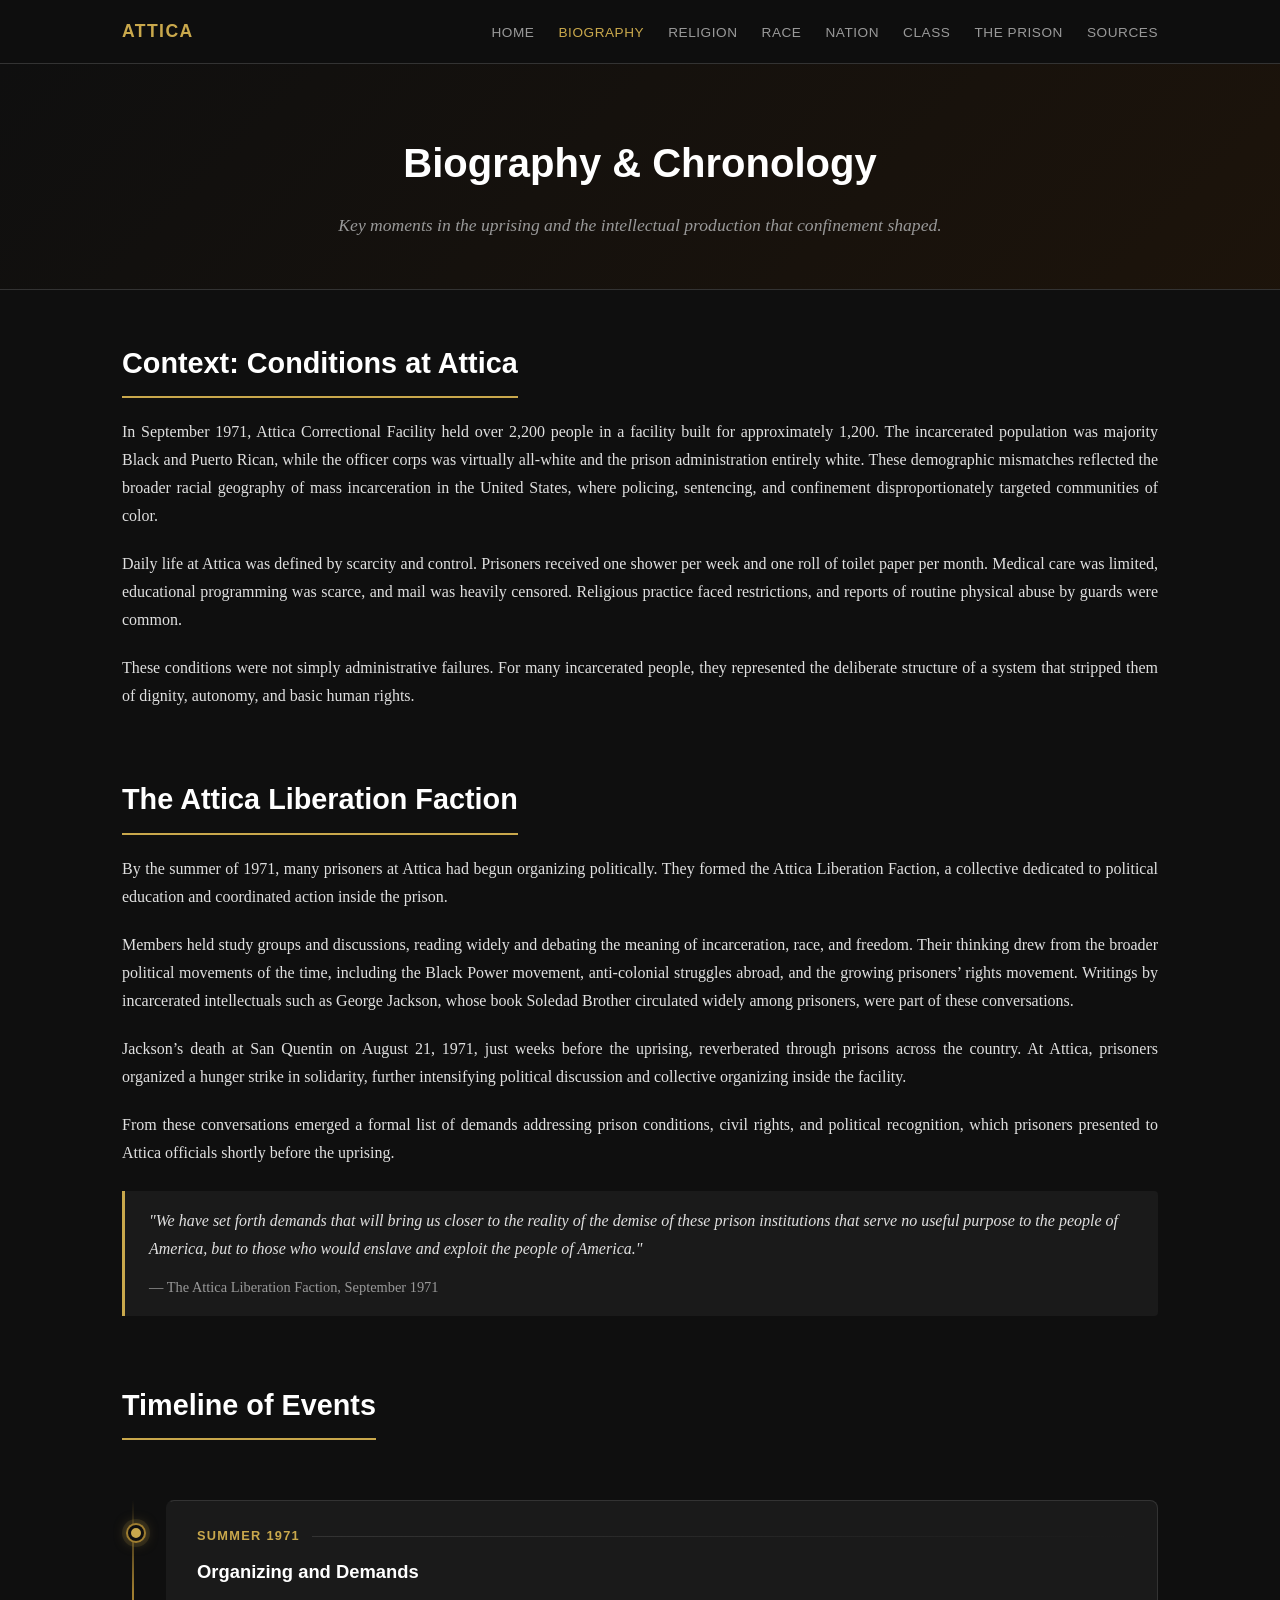
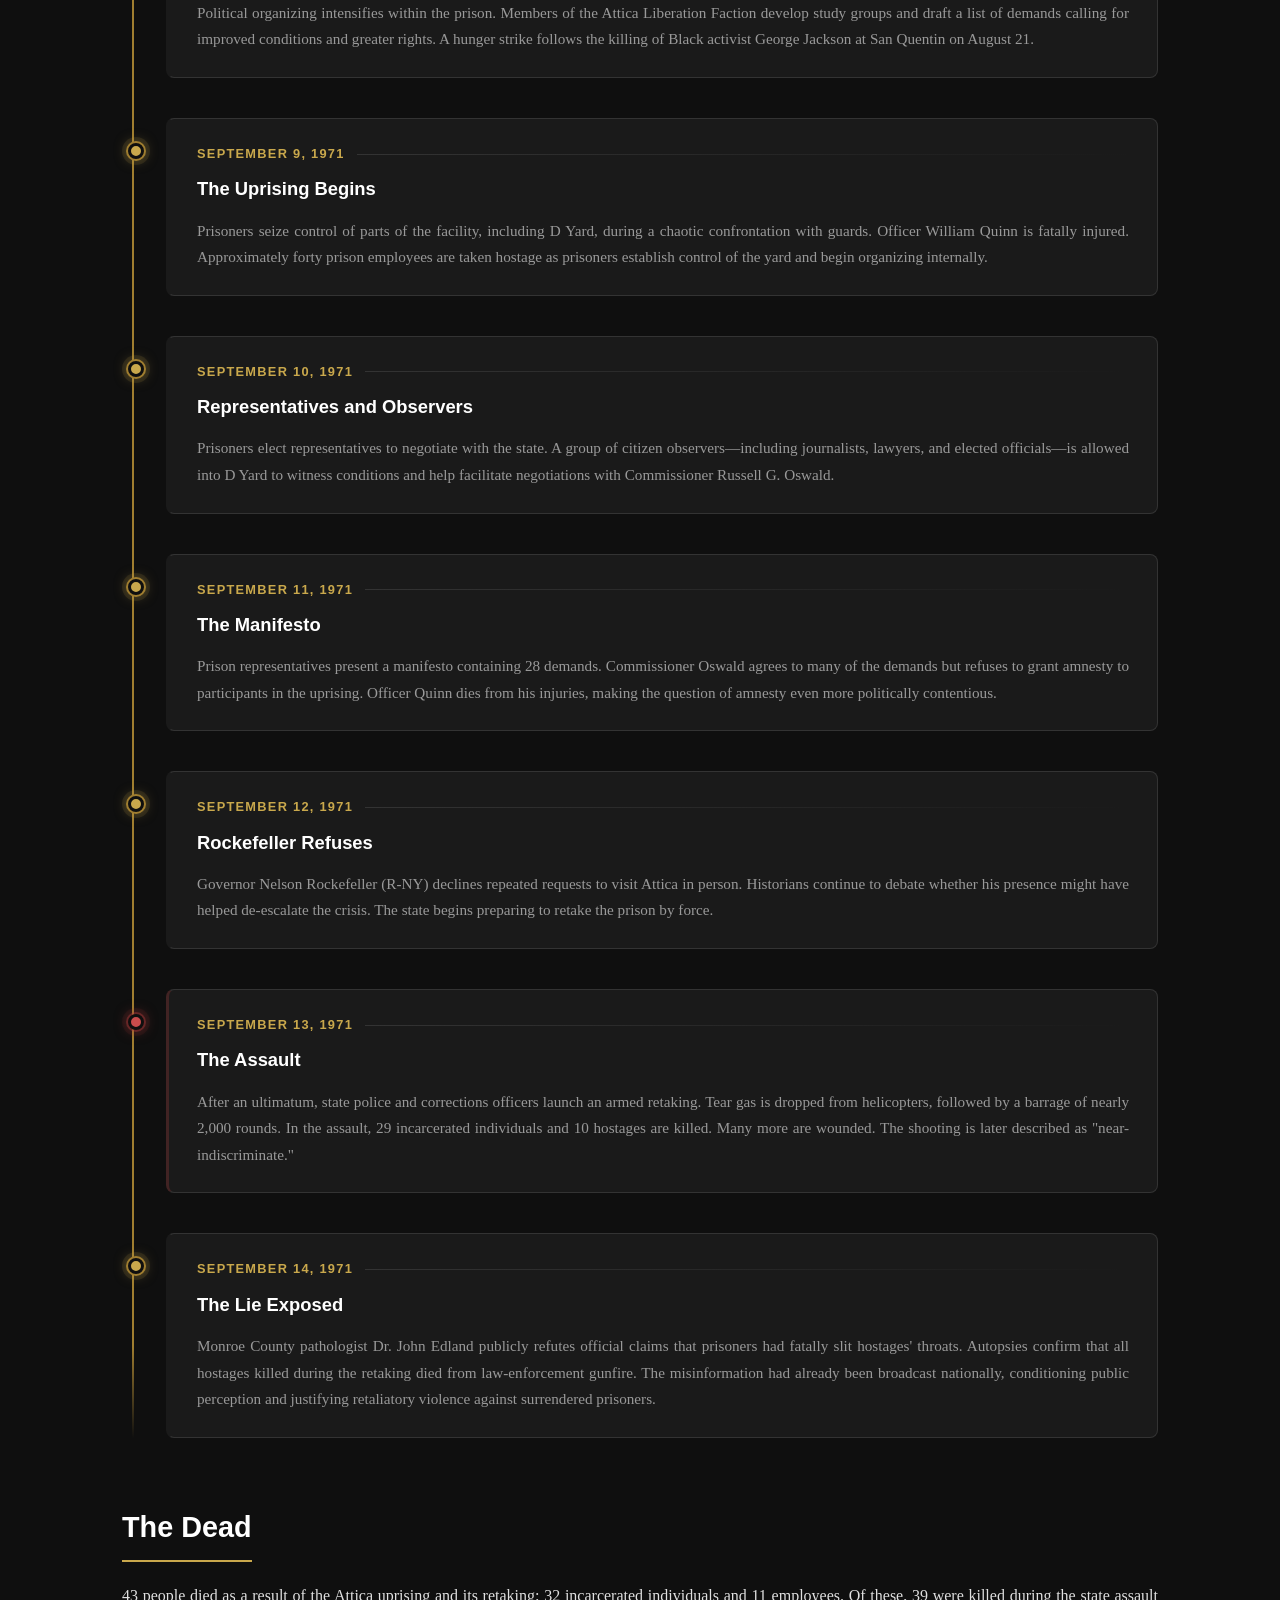
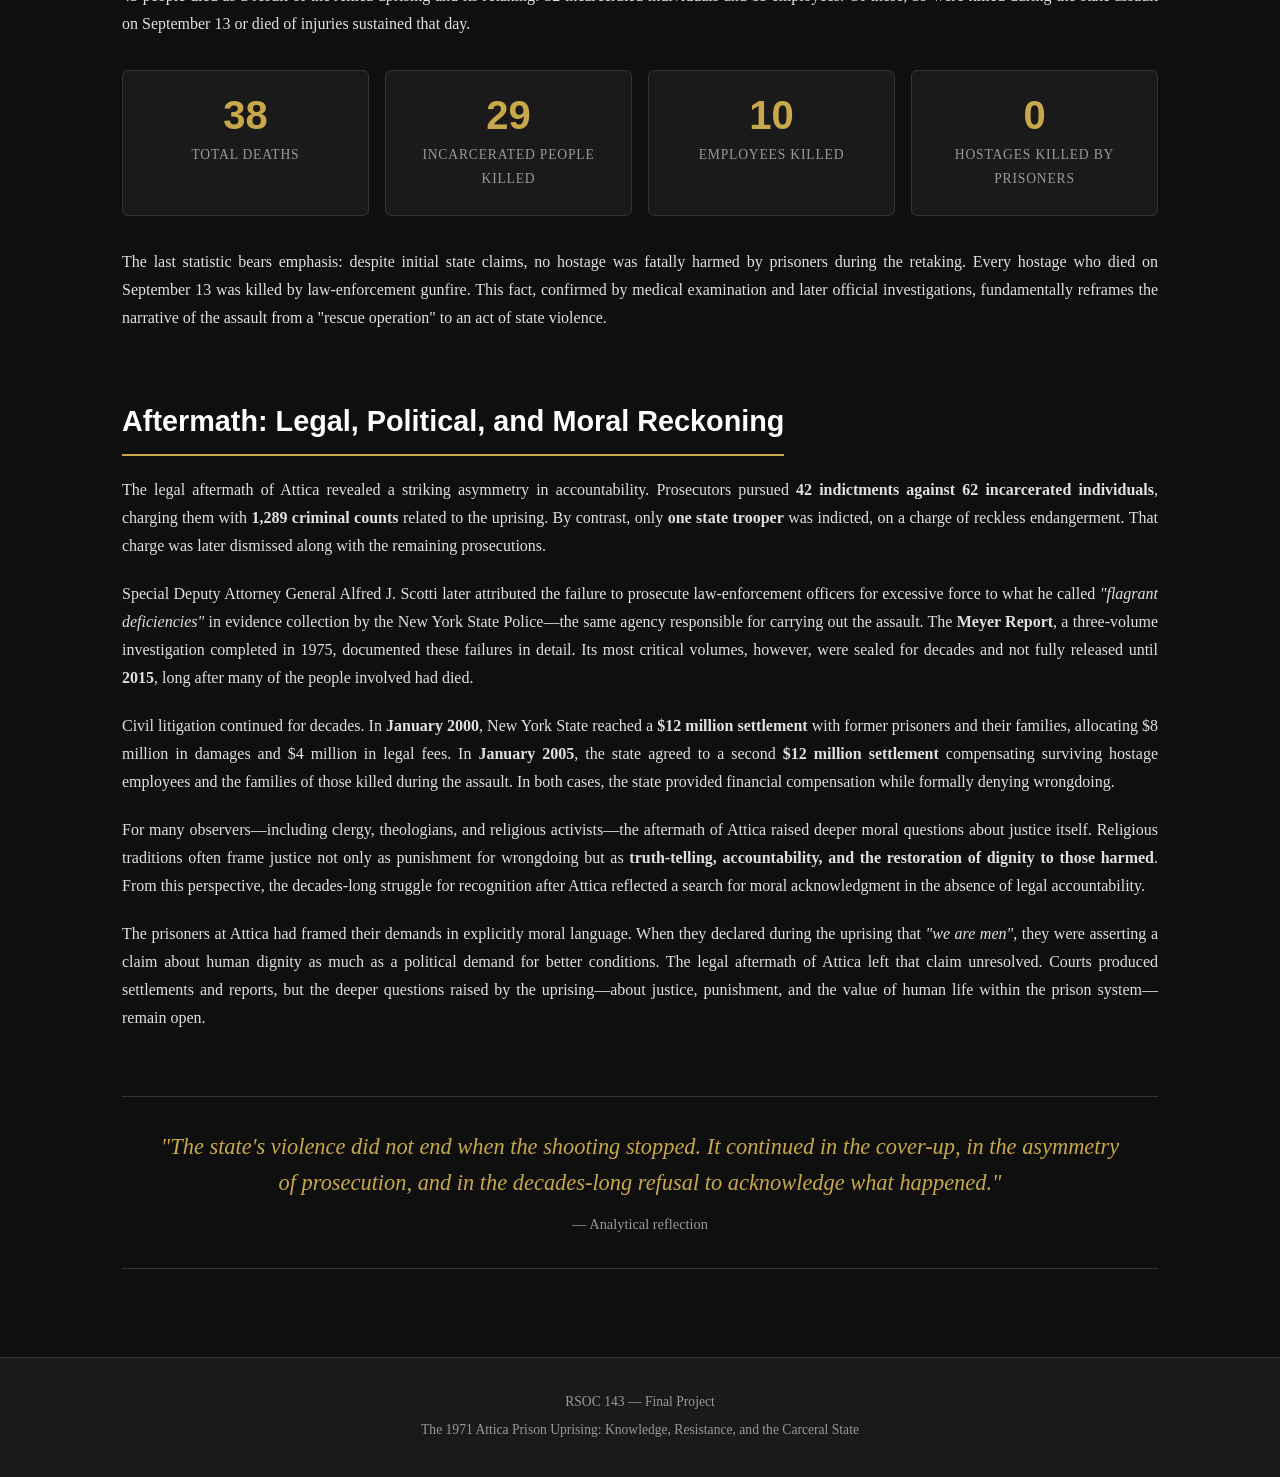
==== biography.html @ e80242d6 "Update biography.html" ====
<!DOCTYPE html>
<html lang="en">
<head>
  <meta charset="UTF-8">
  <meta name="viewport" content="width=device-width, initial-scale=1.0">
  <title>Biography &amp; Chronology — Attica 1971</title>
  <link rel="stylesheet" href="styles.css">
</head>
<body>

  <nav>
    <div class="nav-inner">
      <a href="index.html" class="site-title">Attica</a>
      <button class="hamburger" onclick="document.querySelector('.nav-links').classList.toggle('open')" aria-label="Toggle navigation">
        <span></span><span></span><span></span>
      </button>
      <ul class="nav-links">
        <li><a href="index.html">Home</a></li>
        <li><a href="biography.html" class="active">Biography</a></li>
        <li><a href="religion.html">Religion</a></li>
        <li><a href="race.html">Race</a></li>
        <li><a href="nation.html">Nation</a></li>
        <li><a href="class.html">Class</a></li>
        <li><a href="prison.html">The Prison</a></li>
        <li><a href="sources.html">Sources</a></li>
      </ul>
    </div>
  </nav>

  <header class="page-header">
    <h1>Biography &amp; Chronology</h1>
    <p class="page-subtitle">
      Key moments in the uprising and the intellectual production that confinement shaped.
    </p>
  </header>

  <main class="container">

    <section class="section">
      <h2>Context: Conditions at Attica</h2>
      <p>
        In September 1971, Attica Correctional Facility held over 2,200 people in a
        facility built for approximately 1,200. The incarcerated population was
        majority Black and Puerto Rican, while the officer corps was virtually
        all-white and the prison administration entirely white. These demographic
        mismatches reflected the broader racial geography
        of mass incarceration in the United States, where policing, sentencing, and
        confinement disproportionately targeted communities of color.
      </p>
      <p>
        Daily life at Attica was defined by scarcity and control. Prisoners received one 
        shower per week and one roll of toilet paper per month. Medical care was limited, 
        educational programming was scarce, and mail was heavily censored. Religious practice faced 
        restrictions, and reports of routine physical abuse by guards were common.
      </p>
      <p>
        These conditions were not simply administrative failures. For many incarcerated people, 
        they represented the deliberate structure of a system that stripped them of dignity, autonomy, and basic human rights.
      </p>
    </section>

    <section class="section">
      <h2>The Attica Liberation Faction</h2>
      <p>
        By the summer of 1971, many prisoners at Attica had begun organizing politically. 
        They formed the Attica Liberation Faction, a collective dedicated to political education and coordinated action inside the prison.
      </p>
      <p>
        Members held study groups and discussions, reading widely and debating the meaning of incarceration, race, and freedom. 
        Their thinking drew from the broader political movements of the time, including the Black Power movement, anti-colonial 
        struggles abroad, and the growing prisoners’ rights movement. Writings by incarcerated intellectuals such as George Jackson, 
        whose book <italics>Soledad Brother</italics> circulated widely among prisoners, were part of these conversations.
      </p>
      <p>
        Jackson’s death at San Quentin on August 21, 1971, just weeks before the uprising, reverberated through prisons across the country. 
        At Attica, prisoners organized a hunger strike in solidarity, further intensifying political discussion and collective organizing inside the facility.
      </p>
      <p>
        From these conversations emerged a formal list of demands addressing prison conditions, civil rights, and political recognition, 
        which prisoners presented to Attica officials shortly before the uprising.
      </p>
      <blockquote>
        "We have set forth demands that will bring us closer to the reality of the demise of these prison institutions that serve 
        no useful purpose to the people of America, but to those who would enslave and exploit the people of America."
        <cite>&mdash; The Attica Liberation Faction, September 1971</cite>
      </blockquote>
    </section>

    <section class="section">
      <h2>Timeline of Events</h2>

      <div class="timeline">
        <div class="timeline-item">
          <div class="date">Summer 1971</div>
          <h3>Organizing and Demands</h3>
          <p>
            Political organizing intensifies within the prison. Members of the Attica Liberation Faction develop 
            study groups and draft a list of demands calling for improved conditions and greater rights. 
            A hunger strike follows the killing of Black activist George Jackson at San Quentin on August 21.
          </p>
        </div>

        <div class="timeline-item">
          <div class="date">September 9, 1971</div>
          <h3>The Uprising Begins</h3>
          <p>
            Prisoners seize control of parts of the facility, including D Yard, during a chaotic confrontation with guards. 
            Officer William Quinn is fatally injured. 
            Approximately forty prison employees are taken hostage as prisoners establish control of the yard and begin organizing internally.
          </p>
        </div>

        <div class="timeline-item">
          <div class="date">September 10, 1971</div>
          <h3>Representatives and Observers</h3>
          <p>
            Prisoners elect representatives to negotiate with the state.
            A group of citizen observers—including journalists, lawyers, and elected officials—is allowed into D Yard 
            to witness conditions and help facilitate negotiations with Commissioner Russell G. Oswald.
          </p>
        </div>

        <div class="timeline-item">
          <div class="date">September 11, 1971</div>
          <h3>The Manifesto</h3>
          <p>
            Prison representatives present a manifesto containing 28 demands. 
            Commissioner Oswald agrees to many of the demands but refuses to grant amnesty to participants in the uprising. 
            Officer Quinn dies from his injuries, making the question of amnesty even more politically contentious.
          </p>
        </div>

        <div class="timeline-item">
          <div class="date">September 12, 1971</div>
          <h3>Rockefeller Refuses</h3>
          <p>
            Governor Nelson Rockefeller (R-NY) declines repeated requests to visit Attica in person. 
            Historians continue to debate whether his presence might have helped de-escalate the crisis. 
            The state begins preparing to retake the prison by force.
          </p>
        </div>

        <div class="timeline-item timeline-item--critical">
          <div class="date">September 13, 1971</div>
          <h3>The Assault</h3>
          <p>
            After an ultimatum, state police and corrections officers launch an
            armed retaking. Tear gas is dropped from helicopters, followed by a
            barrage of nearly 2,000 rounds. In the assault, 29 incarcerated
            individuals and 10 hostages are killed. Many more are wounded.
            The shooting is later described as "near-indiscriminate."
          </p>
        </div>

        <div class="timeline-item">
          <div class="date">September 14, 1971</div>
          <h3>The Lie Exposed</h3>
          <p>
            Monroe County pathologist Dr. John Edland publicly refutes official
            claims that prisoners had fatally slit hostages' throats. Autopsies
            confirm that all hostages killed during the retaking died from
            law-enforcement gunfire. The misinformation had already been broadcast
            nationally, conditioning public perception and justifying retaliatory
            violence against surrendered prisoners.
          </p>
        </div>
      </div>
    </section>

    <section class="section">
      <h2>The Dead</h2>
      <p>
        43 people died as a result of the Attica uprising and its
        retaking: 32 incarcerated individuals and 11 employees. Of these, 39 were
        killed during the state assault on September 13 or died of injuries
        sustained that day. 
      </p>

      <div class="stats-row">
        <div class="stat-box">
          <div class="stat-number">43</div>
          <div class="stat-label">Total Deaths</div>
        </div>
        <div class="stat-box">
          <div class="stat-number">32</div>
          <div class="stat-label">Incarcerated People Killed</div>
        </div>
        <div class="stat-box">
          <div class="stat-number">11</div>
          <div class="stat-label">Employees Killed</div>
        </div>
        <div class="stat-box">
          <div class="stat-number">0</div>
          <div class="stat-label">Hostages Killed by Prisoners</div>
        </div>
      </div>
      <p>
        The last statistic bears emphasis: despite initial state claims, no
        hostage was fatally harmed by prisoners during the retaking. Every hostage
        who died on September 13 was killed by law-enforcement gunfire. This fact,
        confirmed by medical examination and later official investigations,
        fundamentally reframes the narrative of the assault from a "rescue
        operation" to an act of state violence.
      </p>
    </section>

    <section class="section">
      <h2>Aftermath: Legal, Political, and Moral Reckoning</h2>
    
      <p>
        The legal aftermath of Attica revealed a striking asymmetry in accountability. 
        Prosecutors pursued <strong>42 indictments against 62 incarcerated individuals</strong>, 
        charging them with <strong>1,289 criminal counts</strong> related to the uprising. 
        By contrast, only <strong>one state trooper</strong> was indicted, on a charge of 
        reckless endangerment. That charge was later dismissed along with the remaining 
        prosecutions.
      </p>
    
      <p>
        Special Deputy Attorney General Alfred J. Scotti later attributed the failure 
        to prosecute law-enforcement officers for excessive force to what he called 
        <em>"flagrant deficiencies"</em> in evidence collection by the New York State 
        Police&mdash;the same agency responsible for carrying out the assault. The 
        <strong>Meyer Report</strong>, a three-volume investigation completed in 1975, 
        documented these failures in detail. Its most critical volumes, however, were 
        sealed for decades and not fully released until <strong>2015</strong>, long after 
        many of the people involved had died.
      </p>
    
      <p>
        Civil litigation continued for decades. In <strong>January 2000</strong>, 
        New York State reached a <strong>$12 million settlement</strong> with former 
        prisoners and their families, allocating $8 million in damages and $4 million 
        in legal fees. In <strong>January 2005</strong>, the state agreed to a second 
        <strong>$12 million settlement</strong> compensating surviving hostage employees 
        and the families of those killed during the assault. In both cases, the state 
        provided financial compensation while formally denying wrongdoing.
      </p>
    
      <p>
        For many observers&mdash;including clergy, theologians, and religious 
        activists&mdash;the aftermath of Attica raised deeper moral questions about 
        justice itself. Religious traditions often frame justice not only as punishment 
        for wrongdoing but as <strong>truth-telling, accountability, and the restoration 
        of dignity to those harmed</strong>. From this perspective, the decades-long 
        struggle for recognition after Attica reflected a search for moral acknowledgment 
        in the absence of legal accountability.
      </p>
    
      <p>
        The prisoners at Attica had framed their demands in explicitly moral language. 
        When they declared during the uprising that <em>"we are men"</em>, they were 
        asserting a claim about human dignity as much as a political demand for better 
        conditions. The legal aftermath of Attica left that claim unresolved. Courts 
        produced settlements and reports, but the deeper questions raised by the 
        uprising&mdash;about justice, punishment, and the value of human life within 
        the prison system&mdash;remain open.
      </p>
    </section>

    <div class="pull-quote">
      "The state's violence did not end when the shooting stopped. It continued
      in the cover-up, in the asymmetry of prosecution, and in the decades-long
      refusal to acknowledge what happened."
      <span class="attribution">&mdash; Analytical reflection</span>
    </div>

  </main>

  <footer>
    <p>RSOC 143 &mdash; Final Project</p>
    <p>The 1971 Attica Prison Uprising: Knowledge, Resistance, and the Carceral State</p>
  </footer>

  <script src="main.js" defer></script>
</body>
</html>
---- styles.css ----
/* ===== Reset & Base ===== */
*, *::before, *::after {
  box-sizing: border-box;
  margin: 0;
  padding: 0;
}

:root {
  --color-bg: #0f0f0f;
  --color-surface: #1a1a1a;
  --color-surface-alt: #242424;
  --color-border: #333;
  --color-text: #e0e0e0;
  --color-text-muted: #999;
  --color-heading: #fff;
  --color-accent: #c9a84c;
  --color-accent-dim: #a07e30;
  --color-link: #c9a84c;
  --color-link-hover: #e6c565;
  --font-body: 'Georgia', 'Times New Roman', serif;
  --font-heading: 'Helvetica Neue', 'Arial', sans-serif;
  --max-width: 1100px;
  --nav-height: 64px;
}

html {
  scroll-behavior: smooth;
  font-size: 16px;
}

body {
  font-family: var(--font-body);
  background-color: var(--color-bg);
  color: var(--color-text);
  line-height: 1.75;
  min-height: 100vh;
}

a {
  color: var(--color-link);
  text-decoration: none;
  transition: color 0.2s;
}

a:hover {
  color: var(--color-link-hover);
}

img {
  max-width: 100%;
  height: auto;
  display: block;
}

/* ===== Navigation ===== */
nav {
  position: sticky;
  top: 0;
  z-index: 100;
  background: rgba(15, 15, 15, 0.95);
  backdrop-filter: blur(8px);
  border-bottom: 1px solid var(--color-border);
  height: var(--nav-height);
  display: flex;
  align-items: center;
}

nav .nav-inner {
  max-width: var(--max-width);
  width: 100%;
  margin: 0 auto;
  padding: 0 2rem;
  display: flex;
  align-items: center;
  justify-content: space-between;
}

nav .site-title {
  font-family: var(--font-heading);
  font-size: 1.1rem;
  font-weight: 700;
  color: var(--color-accent);
  letter-spacing: 0.08em;
  text-transform: uppercase;
}

nav .nav-links {
  list-style: none;
  display: flex;
  gap: 1.5rem;
  flex-wrap: wrap;
}

nav .nav-links a {
  font-family: var(--font-heading);
  font-size: 0.85rem;
  color: var(--color-text-muted);
  letter-spacing: 0.04em;
  text-transform: uppercase;
  transition: color 0.2s;
}

nav .nav-links a:hover,
nav .nav-links a.active {
  color: var(--color-accent);
}

/* Hamburger menu for mobile */
.hamburger {
  display: none;
  background: none;
  border: none;
  cursor: pointer;
  padding: 0.5rem;
}

.hamburger span {
  display: block;
  width: 24px;
  height: 2px;
  background: var(--color-text);
  margin: 5px 0;
  transition: 0.3s;
}

/* ===== Hero ===== */
.hero {
  position: relative;
  min-height: 70vh;
  display: flex;
  align-items: center;
  justify-content: center;
  text-align: center;
  background: linear-gradient(
    135deg,
    rgba(15, 15, 15, 0.92) 0%,
    rgba(30, 20, 10, 0.88) 100%
  );
  border-bottom: 1px solid var(--color-border);
  padding: 4rem 2rem;
}

.hero-content {
  max-width: 800px;
}

.hero h1 {
  font-family: var(--font-heading);
  font-size: 3rem;
  font-weight: 800;
  color: var(--color-heading);
  line-height: 1.15;
  margin-bottom: 1rem;
}

.hero h1 .accent {
  color: var(--color-accent);
}

.hero .subtitle {
  font-size: 1.2rem;
  color: var(--color-text-muted);
  margin-bottom: 2rem;
  font-style: italic;
}

.hero .tagline {
  font-size: 1rem;
  color: var(--color-text);
  max-width: 600px;
  margin: 0 auto;
}

/* ===== Page Header (for interior pages) ===== */
.page-header {
  background: linear-gradient(
    135deg,
    rgba(15, 15, 15, 0.95) 0%,
    rgba(30, 20, 10, 0.90) 100%
  );
  border-bottom: 1px solid var(--color-border);
  padding: 4rem 2rem 3rem;
  text-align: center;
}

.page-header h1 {
  font-family: var(--font-heading);
  font-size: 2.5rem;
  font-weight: 800;
  color: var(--color-heading);
  margin-bottom: 0.75rem;
}

.page-header .page-subtitle {
  font-size: 1.1rem;
  color: var(--color-text-muted);
  font-style: italic;
  max-width: 650px;
  margin: 0 auto;
}

/* ===== Content Container ===== */
.container {
  max-width: var(--max-width);
  margin: 0 auto;
  padding: 3rem 2rem;
}

/* ===== Section ===== */
.section {
  margin-bottom: 4rem;
}

.section:last-child {
  margin-bottom: 0;
}

.section h2 {
  font-family: var(--font-heading);
  font-size: 1.8rem;
  font-weight: 700;
  color: var(--color-heading);
  margin-bottom: 1.25rem;
  padding-bottom: 0.5rem;
  border-bottom: 2px solid var(--color-accent);
  display: inline-block;
}

.section h3 {
  font-family: var(--font-heading);
  font-size: 1.3rem;
  font-weight: 600;
  color: var(--color-heading);
  margin-top: 2rem;
  margin-bottom: 0.75rem;
}

.section p {
  margin-bottom: 1.25rem;
  text-align: justify;
}

.section ul, .section ol {
  margin-left: 1.5rem;
  margin-bottom: 1.25rem;
}

.section li {
  margin-bottom: 0.5rem;
}

/* ===== Blockquote ===== */
blockquote {
  border-left: 3px solid var(--color-accent);
  margin: 1.5rem 0;
  padding: 1rem 1.5rem;
  background: var(--color-surface);
  border-radius: 0 4px 4px 0;
  font-style: italic;
  color: var(--color-text);
}

blockquote cite {
  display: block;
  margin-top: 0.75rem;
  font-style: normal;
  font-size: 0.9rem;
  color: var(--color-text-muted);
}

/* ===== Card Grid ===== */
.card-grid {
  display: grid;
  grid-template-columns: repeat(auto-fit, minmax(300px, 1fr));
  gap: 1.5rem;
  margin: 2rem 0;
}

.card {
  background: var(--color-surface);
  border: 1px solid var(--color-border);
  border-radius: 6px;
  padding: 1.75rem;
  transition: border-color 0.2s, transform 0.2s;
}

.card:hover {
  border-color: var(--color-accent-dim);
  transform: translateY(-2px);
}

.card h3 {
  font-family: var(--font-heading);
  font-size: 1.15rem;
  font-weight: 600;
  color: var(--color-accent);
  margin-bottom: 0.5rem;
  margin-top: 0;
}

.card p {
  font-size: 0.95rem;
  color: var(--color-text-muted);
  margin-bottom: 0.75rem;
}

.card a.card-link {
  font-family: var(--font-heading);
  font-size: 0.85rem;
  text-transform: uppercase;
  letter-spacing: 0.06em;
}

/* ===== Tables ===== */
.table-wrapper {
  overflow-x: auto;
  margin: 1.5rem 0;
  border-radius: 6px;
  border: 1px solid var(--color-border);
}

table {
  width: 100%;
  border-collapse: collapse;
  font-size: 0.92rem;
}

thead {
  background: var(--color-surface-alt);
}

th {
  font-family: var(--font-heading);
  font-weight: 600;
  color: var(--color-accent);
  text-align: left;
  padding: 0.85rem 1rem;
  border-bottom: 2px solid var(--color-accent-dim);
  white-space: nowrap;
}

td {
  padding: 0.75rem 1rem;
  border-bottom: 1px solid var(--color-border);
  vertical-align: top;
}

tr:last-child td {
  border-bottom: none;
}

tbody tr:hover {
  background: var(--color-surface);
}

/* ===== Timeline ===== */
.timeline {
  position: relative;
  margin: 2rem 0;
  padding-left: 2rem;
}

.timeline::before {
  content: '';
  position: absolute;
  left: 0;
  top: 0;
  bottom: 0;
  width: 2px;
  background: var(--color-accent-dim);
}

.timeline-item {
  position: relative;
  margin-bottom: 2rem;
  padding-left: 1.5rem;
}

.timeline-item::before {
  content: '';
  position: absolute;
  left: -2.35rem;
  top: 0.4rem;
  width: 12px;
  height: 12px;
  border-radius: 50%;
  background: var(--color-accent);
  border: 2px solid var(--color-bg);
}

.timeline-item .date {
  font-family: var(--font-heading);
  font-size: 0.85rem;
  color: var(--color-accent);
  font-weight: 700;
  text-transform: uppercase;
  letter-spacing: 0.06em;
  margin-bottom: 0.25rem;
}

.timeline-item h3 {
  margin-top: 0;
  font-size: 1.1rem;
}

.timeline-item p {
  font-size: 0.95rem;
  color: var(--color-text-muted);
}

/* ===== Stat Boxes ===== */
.stats-row {
  display: grid;
  grid-template-columns: repeat(auto-fit, minmax(200px, 1fr));
  gap: 1rem;
  margin: 2rem 0;
}

.stat-box {
  background: var(--color-surface);
  border: 1px solid var(--color-border);
  border-radius: 6px;
  padding: 1.5rem;
  text-align: center;
}

.stat-box .stat-number {
  font-family: var(--font-heading);
  font-size: 2.5rem;
  font-weight: 800;
  color: var(--color-accent);
  line-height: 1;
  margin-bottom: 0.5rem;
}

.stat-box .stat-label {
  font-size: 0.85rem;
  color: var(--color-text-muted);
  text-transform: uppercase;
  letter-spacing: 0.06em;
}

/* ===== Pull Quote ===== */
.pull-quote {
  font-size: 1.4rem;
  font-style: italic;
  color: var(--color-accent);
  text-align: center;
  padding: 2rem;
  margin: 2.5rem 0;
  border-top: 1px solid var(--color-border);
  border-bottom: 1px solid var(--color-border);
  line-height: 1.6;
}

.pull-quote .attribution {
  display: block;
  margin-top: 0.75rem;
  font-size: 0.9rem;
  font-style: normal;
  color: var(--color-text-muted);
}

/* ===== Footer ===== */
footer {
  border-top: 1px solid var(--color-border);
  padding: 2rem;
  text-align: center;
  font-size: 0.85rem;
  color: var(--color-text-muted);
  background: var(--color-surface);
}

footer p {
  margin-bottom: 0.25rem;
}

/* ===== Responsive ===== */
@media (max-width: 768px) {
  .hero h1 {
    font-size: 2rem;
  }

  .page-header h1 {
    font-size: 1.8rem;
  }

  .hamburger {
    display: block;
  }

  nav .nav-links {
    display: none;
    position: absolute;
    top: var(--nav-height);
    left: 0;
    right: 0;
    background: rgba(15, 15, 15, 0.98);
    flex-direction: column;
    padding: 1rem 2rem;
    border-bottom: 1px solid var(--color-border);
  }

  nav .nav-links.open {
    display: flex;
  }

  .card-grid {
    grid-template-columns: 1fr;
  }

  .stats-row {
    grid-template-columns: repeat(2, 1fr);
  }

  .pull-quote {
    font-size: 1.15rem;
  }

  .container {
    padding: 2rem 1.25rem;
  }
}

/* ===== Media Blocks ===== */
.page-media,
.video-container {
  width: 100%;
  max-width: 480px;
  margin: 1.5rem auto 2rem;
}

.page-media img {
  width: 100%;
  max-height: 300px;
  object-fit: cover;
  object-position: center;
  display: block;
  border-radius: 6px;
}

.page-media figcaption {
  margin-top: 0.6rem;
  padding-left: 0.75rem;
  border-left: 3px solid var(--color-accent);
  font-size: 0.9rem;
  color: var(--color-text-muted);
  line-height: 1.5;
}

.video-container {
  aspect-ratio: 16 / 9;
}

.video-container iframe {
  width: 100%;
  height: 100%;
  display: block;
  border: 0;
  border-radius: 6px;
}

@media (max-width: 480px) {
  .stats-row {
    grid-template-columns: 1fr;
  }
}

/* ===== Demands Accordion ===== */
.demands-accordion {
  border: 1px solid var(--color-border);
  border-radius: 6px;
  overflow: hidden;
  margin-top: 1.5rem;
}

.demands-summary {
  cursor: pointer;
  padding: 1rem 1.5rem;
  background: var(--color-surface);
  font-family: var(--font-heading);
  color: var(--color-accent);
  font-size: 0.85rem;
  text-transform: uppercase;
  letter-spacing: 0.08em;
  list-style: none;
  display: flex;
  justify-content: space-between;
  align-items: center;
  user-select: none;
  transition: background 0.2s;
}

.demands-summary::-webkit-details-marker { display: none; }

.demands-summary:hover {
  background: var(--color-surface-alt);
}

.demands-accordion[open] .demands-summary {
  border-bottom: 1px solid var(--color-border);
}

.demands-arrow {
  display: inline-block;
  transition: transform 0.3s ease;
  font-size: 0.7rem;
  opacity: 0.7;
}

.demands-accordion[open] .demands-arrow {
  transform: rotate(180deg);
}

.demands-list {
  padding: 0.5rem 1.75rem 1rem 3rem;
  background: var(--color-surface);
  margin: 0;
}

.demands-list li {
  padding: 0.6rem 0;
  border-bottom: 1px solid rgba(51, 51, 51, 0.6);
  color: var(--color-text);
  font-size: 0.95rem;
  line-height: 1.6;
}

.demands-list li:last-child {
  border-bottom: none;
  color: var(--color-text-muted);
  font-style: italic;
}

/* ===== Progress Bar ===== */
#progress-bar {
  position: fixed;
  top: 0;
  left: 0;
  height: 3px;
  width: 0%;
  background: linear-gradient(90deg, var(--color-accent-dim), var(--color-accent), #f0d878, var(--color-accent), var(--color-accent-dim));
  background-size: 300% 100%;
  animation: shimmerBar 2.5s linear infinite;
  z-index: 9999;
  pointer-events: none;
  transition: width 0.08s linear;
}

@keyframes shimmerBar {
  0%   { background-position: 100% 0; }
  100% { background-position: -100% 0; }
}

/* ===== Hero — Animated Gradient + Film Grain ===== */
.hero {
  overflow: hidden;
  background: linear-gradient(
    135deg,
    #0f0f0f 0%,
    #1e140a 20%,
    #0f0f0f 45%,
    #160e10 70%,
    #0f0f0f 100%
  );
  background-size: 400% 400%;
  animation: heroShift 16s ease infinite;
}

@keyframes heroShift {
  0%   { background-position: 0% 50%; }
  50%  { background-position: 100% 50%; }
  100% { background-position: 0% 50%; }
}

/* Film grain overlay */
.hero::before {
  content: '';
  position: absolute;
  inset: 0;
  background-image: url("data:image/svg+xml,%3Csvg xmlns='http://www.w3.org/2000/svg' width='300' height='300'%3E%3Cfilter id='n'%3E%3CfeTurbulence type='fractalNoise' baseFrequency='0.75' numOctaves='4' stitchTiles='stitch'/%3E%3C/filter%3E%3Crect width='300' height='300' filter='url(%23n)'/%3E%3C/svg%3E");
  opacity: 0.055;
  pointer-events: none;
  z-index: 0;
}

.hero-content {
  position: relative;
  z-index: 1;
}

/* ===== Card Shimmer ===== */
.card {
  position: relative;
  overflow: hidden;
}

.card::after {
  content: '';
  position: absolute;
  inset: 0;
  border-radius: 6px;
  background: radial-gradient(
    circle at var(--mouse-x, 50%) var(--mouse-y, 50%),
    rgba(201, 168, 76, 0.18) 0%,
    transparent 62%
  );
  opacity: 0;
  transition: opacity 0.35s;
  pointer-events: none;
}

.card:hover::after {
  opacity: 1;
}

.card:hover {
  border-color: rgba(201, 168, 76, 0.5);
  box-shadow: 0 8px 32px rgba(201, 168, 76, 0.09), 0 2px 8px rgba(0, 0, 0, 0.35);
  transform: translateY(-4px);
}

/* ===== Timeline (Redesigned) ===== */
.timeline {
  position: relative;
  margin: 2.5rem 0;
  padding-left: 2.75rem;
}

.timeline::before {
  content: '';
  position: absolute;
  left: 10px;
  top: 0;
  bottom: 0;
  width: 2px;
  background: linear-gradient(
    to bottom,
    transparent 0%,
    var(--color-accent-dim) 6%,
    var(--color-accent-dim) 94%,
    transparent 100%
  );
}

.timeline-item {
  position: relative;
  margin-bottom: 2.5rem;
  padding: 1.5rem 1.75rem;
  background: var(--color-surface);
  border: 1px solid var(--color-border);
  border-left: 3px solid transparent;
  border-radius: 8px;
  opacity: 0;
  transform: translateX(-20px);
  transition: opacity 0.55s ease, transform 0.55s ease, border-color 0.3s, box-shadow 0.3s;
}

.timeline-item.tl-visible {
  opacity: 1;
  transform: translateX(0);
}

.timeline-item:hover {
  border-left-color: var(--color-accent-dim);
  box-shadow: 0 4px 28px rgba(201, 168, 76, 0.11);
}

/* Dot — centered on the timeline line (line center = 11px from .timeline left,
   item left edge = 2.75rem from .timeline left, dot is 16px wide) */
.timeline-item::before {
  content: '';
  position: absolute;
  left: calc(3px - 2.75rem);   /* (11px - 8px) - 2.75rem */
  top: 1.5rem;
  width: 16px;
  height: 16px;
  border-radius: 50%;
  background: var(--color-accent);
  border: 3px solid var(--color-bg);
  box-shadow: 0 0 0 2px var(--color-accent-dim), 0 0 14px rgba(201, 168, 76, 0.55);
  z-index: 1;
}

/* Pulse ring */
.timeline-item::after {
  content: '';
  position: absolute;
  left: calc(-3px - 2.75rem);  /* dot left - 6px */
  top: calc(1.5rem - 6px);
  width: 28px;
  height: 28px;
  border-radius: 50%;
  background: rgba(201, 168, 76, 0.12);
  animation: tlPulse 2.8s ease-out infinite;
  z-index: 0;
}

@keyframes tlPulse {
  0%   { transform: scale(1); opacity: 0.75; }
  100% { transform: scale(2.6); opacity: 0; }
}

.timeline-item .date {
  font-family: var(--font-heading);
  font-size: 0.8rem;
  color: var(--color-accent);
  font-weight: 700;
  text-transform: uppercase;
  letter-spacing: 0.1em;
  margin-bottom: 0.5rem;
  display: flex;
  align-items: center;
  gap: 0.75rem;
}

/* Decorative line after the date */
.timeline-item .date::after {
  content: '';
  flex: 1;
  height: 1px;
  background: linear-gradient(to right, var(--color-border), transparent);
}

.timeline-item h3 {
  margin-top: 0;
  font-size: 1.15rem;
}

.timeline-item p {
  font-size: 0.95rem;
  color: var(--color-text-muted);
  margin-bottom: 0;
}

/* Critical event (e.g. September 13 — The Assault) */
.timeline-item--critical::before {
  background: #c94c4c;
  box-shadow: 0 0 0 2px rgba(180, 60, 60, 0.4), 0 0 14px rgba(180, 60, 60, 0.55);
}

.timeline-item--critical::after {
  background: rgba(180, 60, 60, 0.1);
  animation-name: tlPulseCritical;
}

@keyframes tlPulseCritical {
  0%   { transform: scale(1); opacity: 0.75; }
  100% { transform: scale(2.6); opacity: 0; }
}

.timeline-item--critical {
  border-left-color: rgba(180, 60, 60, 0.25) !important;
}

.timeline-item--critical:hover {
  border-left-color: rgba(180, 60, 60, 0.55) !important;
  box-shadow: 0 4px 28px rgba(180, 60, 60, 0.13);
}

/* Mobile timeline */
@media (max-width: 768px) {
  .timeline {
    padding-left: 2.25rem;
  }

  .timeline-item::before {
    left: calc(3px - 2.25rem);
  }

  .timeline-item::after {
    left: calc(-3px - 2.25rem);
  }
}

/* ===== Hero Typewriter ===== */
.riot-container {
  position: relative;
  display: inline-block;
  white-space: nowrap;
}

.riot-word {
  display: inline;
}

.strike-line {
  position: absolute;
  left: 0;
  top: 52%;
  height: 3px;
  width: 0%;
  background: var(--color-accent);
  transform: translateY(-50%);
  transition: width 0.55s cubic-bezier(0.25, 0.1, 0.25, 1);
  border-radius: 2px;
  pointer-events: none;
}

.strike-line.drawn {
  width: 100%;
}

.type-cursor {
  display: inline-block;
  width: 3px;
  height: 0.82em;
  background: var(--color-accent);
  margin-left: 2px;
  vertical-align: middle;
  border-radius: 1px;
  animation: cursorBlink 0.72s step-end infinite;
}

@keyframes cursorBlink {
  0%, 100% { opacity: 1; }
  50%       { opacity: 0; }
}
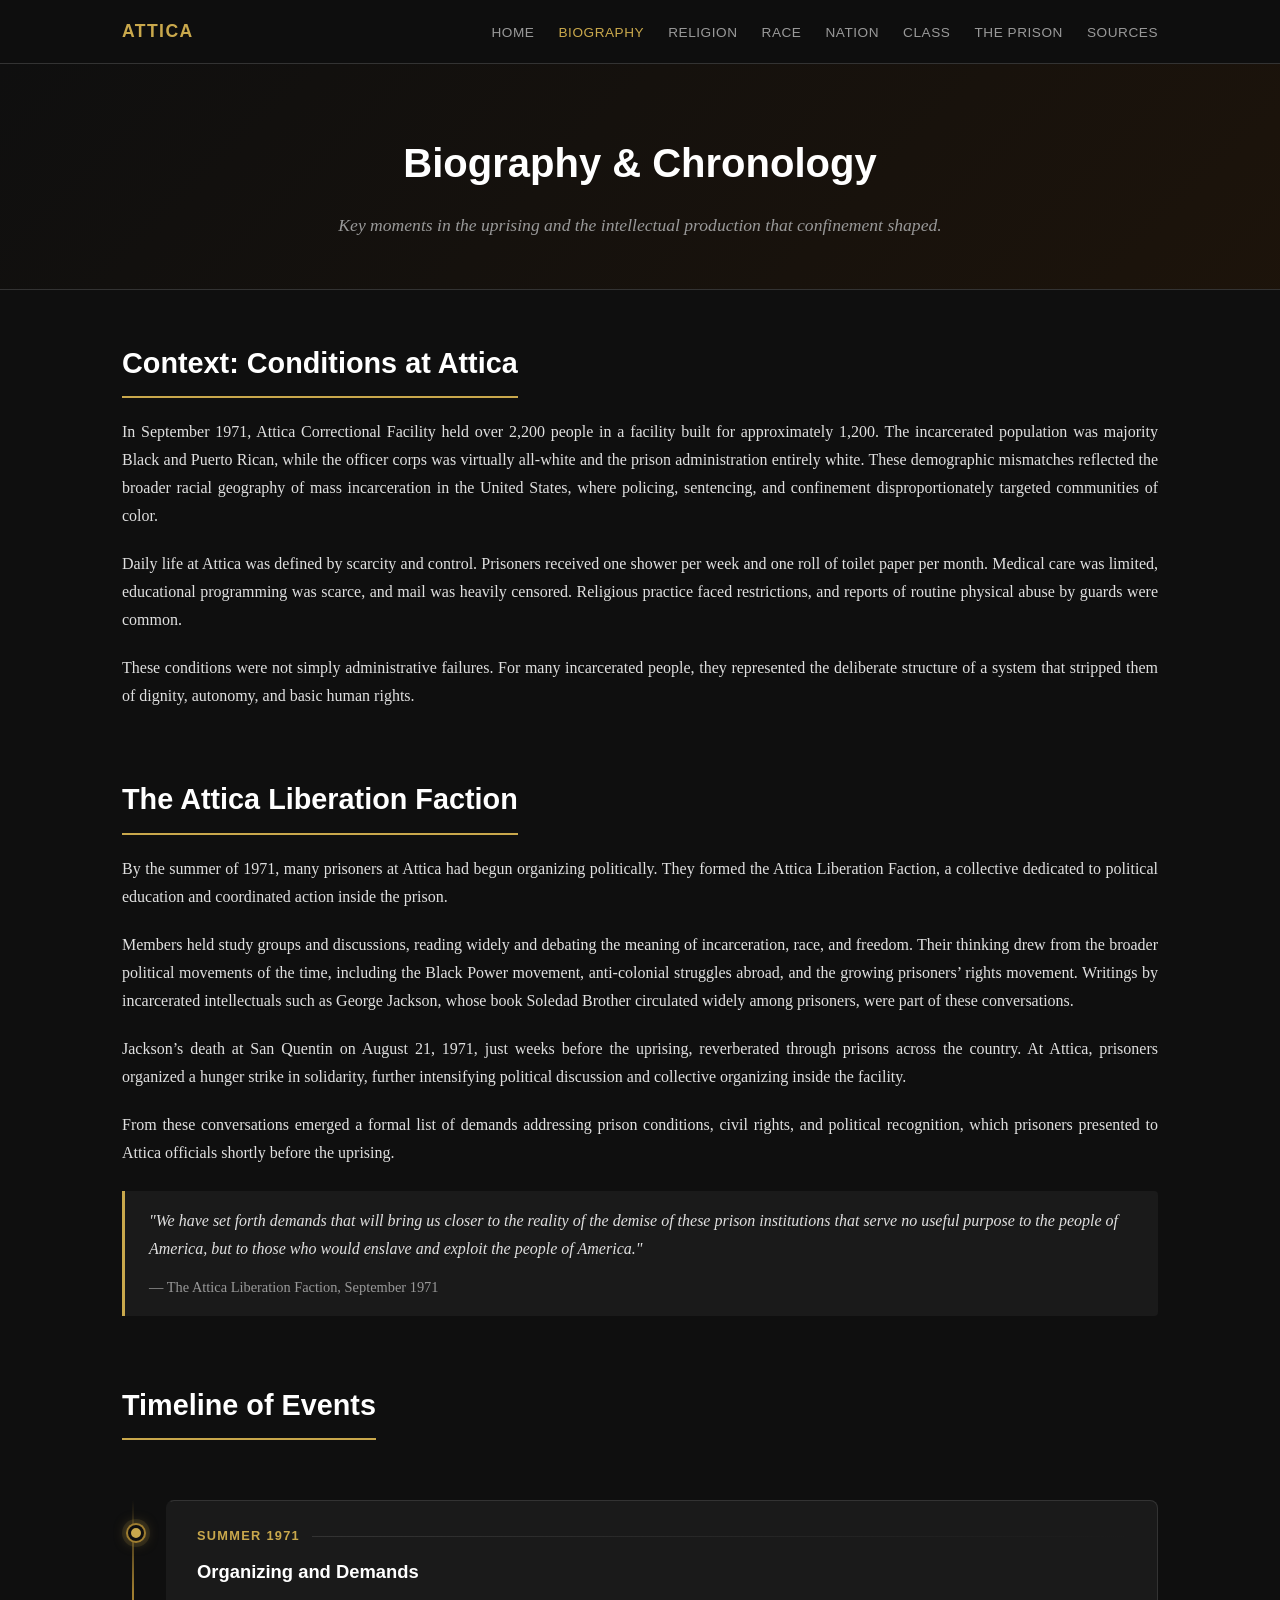
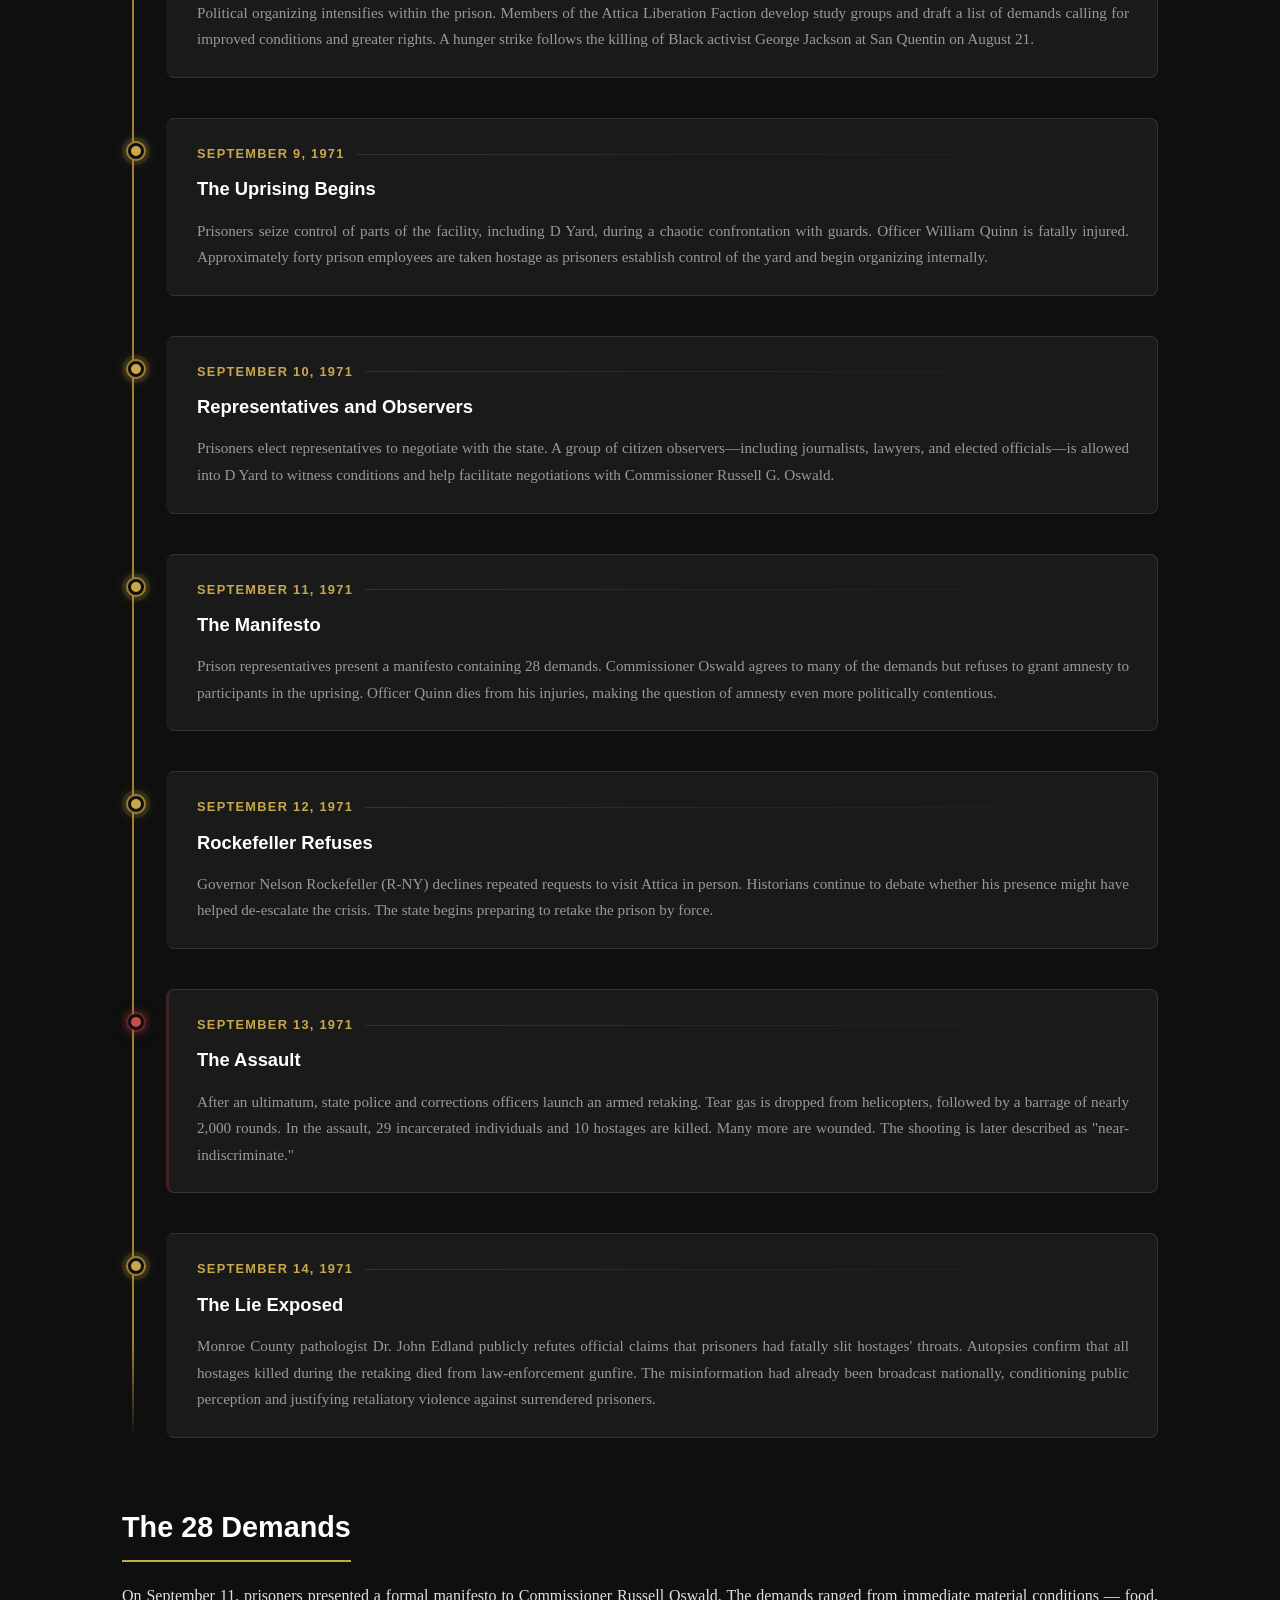
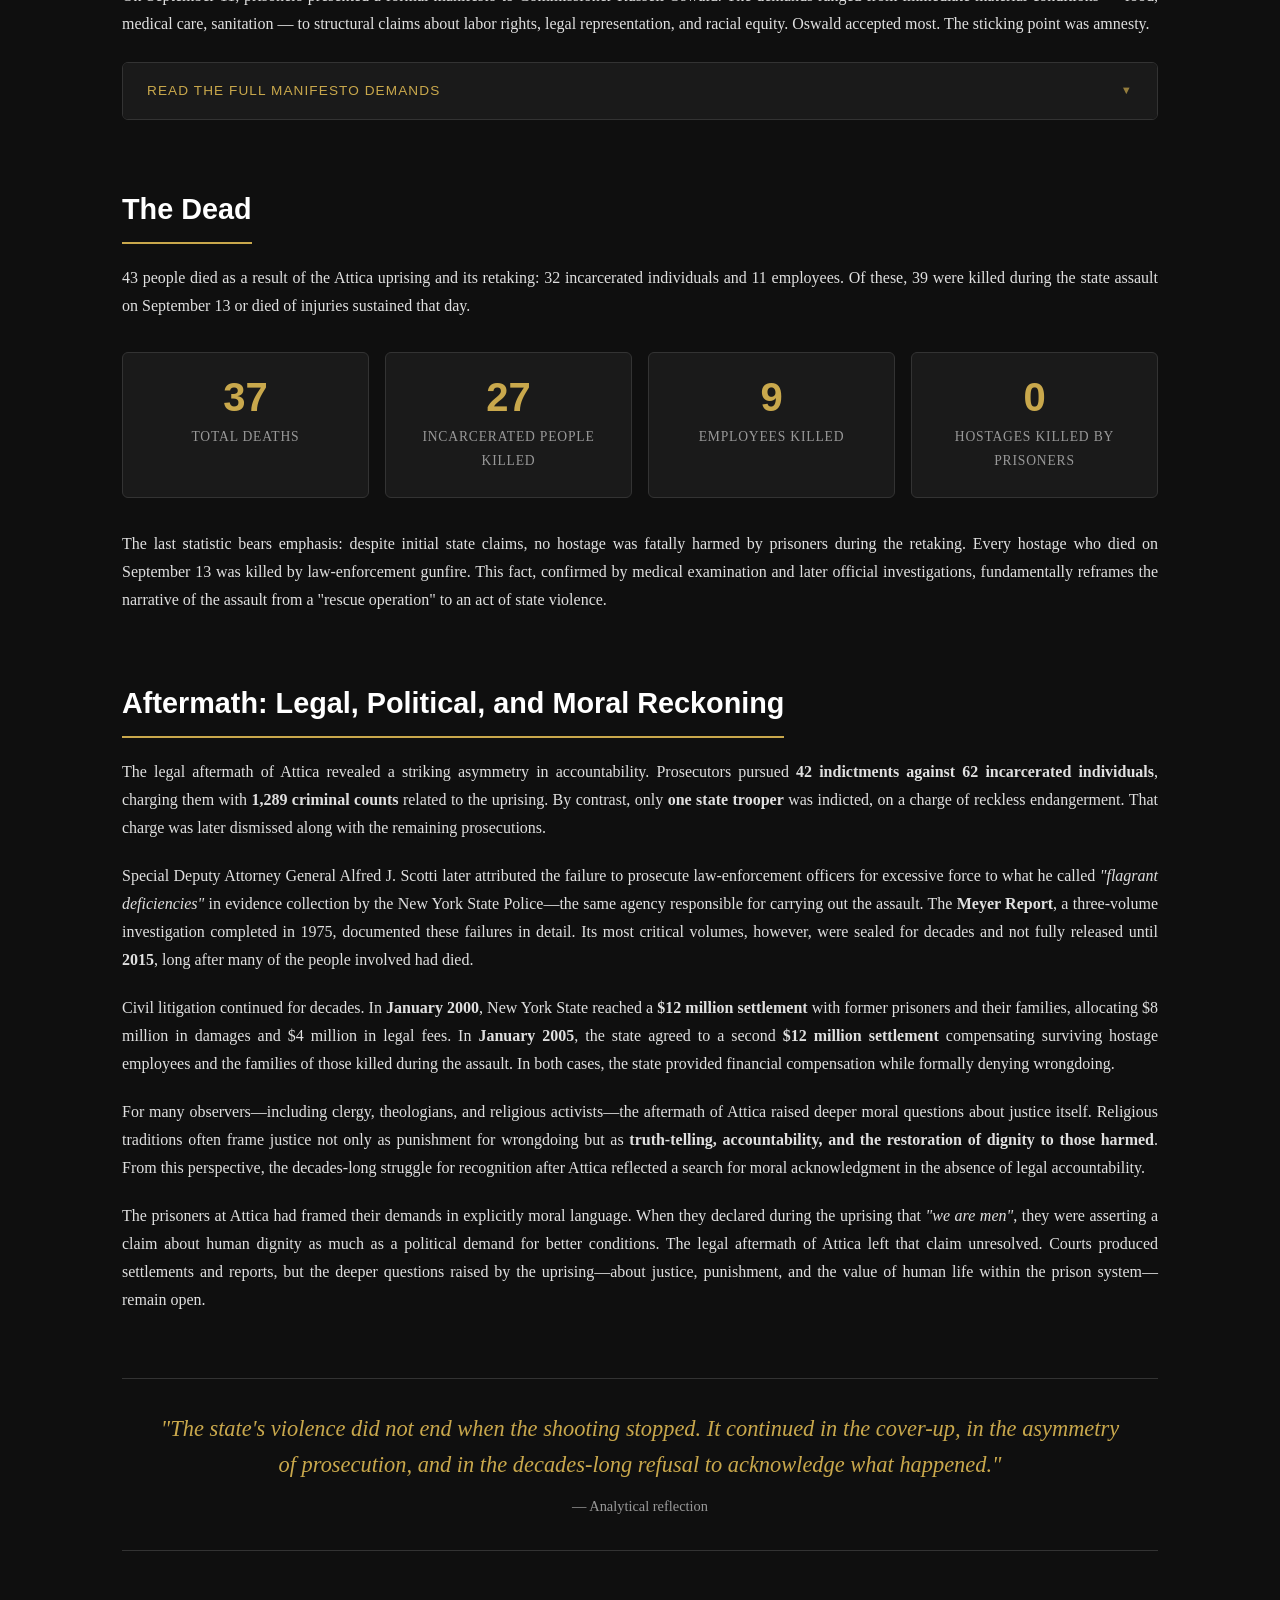
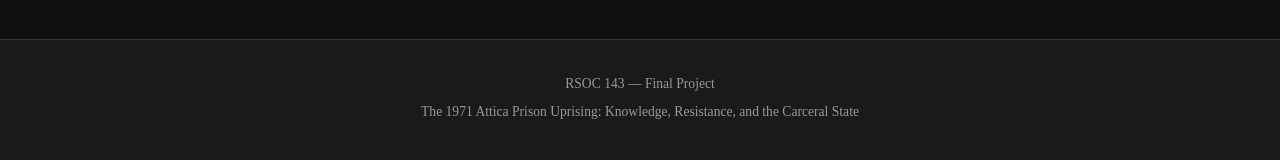
==== commit db5c832f: "Merge pull request #12 from aarush-malik/claude/standardize-image-sizes-BKryV Add collapsible 28 Dem" ====
--- a/biography.html
+++ b/biography.html
@@ -168,6 +168,52 @@
     </section>
 
     <section class="section">
+      <h2>The 28 Demands</h2>
+      <p>
+        On September 11, prisoners presented a formal manifesto to Commissioner Russell Oswald.
+        The demands ranged from immediate material conditions — food, medical care, sanitation —
+        to structural claims about labor rights, legal representation, and racial equity.
+        Oswald accepted most. The sticking point was amnesty.
+      </p>
+      <details class="demands-accordion">
+        <summary class="demands-summary">
+          Read the full manifesto demands
+          <span class="demands-arrow">&#9660;</span>
+        </summary>
+        <ol class="demands-list">
+          <li>Constitutional rights of legal representation at the time of all parole board hearings.</li>
+          <li>Change in medical staff and medical policy. The Attica Prison hospital is totally inadequate, understaffed, and prejudiced in the treatment of inmates. Sufficient licensed practitioners available 24 hours a day.</li>
+          <li>Adequate visiting conditions and facilities for inmates and their families.</li>
+          <li>End to the segregation of prisoners from the general population because of their political beliefs.</li>
+          <li>End to the persecution and punishment of prisoners who exercise the constitutional right of peaceful dissent, including the right to refuse work when not in violation of law.</li>
+          <li>End to political and racial persecution, and the denial of prisoners' rights to subscribe to political papers, books, or any other educational and current media forwarded through the United States mail.</li>
+          <li>Allow outside industries to enter the institutions and employ inmates to work eight-hour days at standard wage scales.</li>
+          <li>Grant inmates the right to join or form labor unions.</li>
+          <li>Allow inmates to support their own families through earned wages.</li>
+          <li>Prosecute correctional officers as a matter of law for any act of cruel and unusual punishment where it is not a matter of life or death.</li>
+          <li>Conform all inmate labor to state and federal minimum wage laws.</li>
+          <li>End the escalating practice of physical brutality being perpetrated upon the inmates of New York State prisons.</li>
+          <li>Provide three lawyers, at state expense, as a legal aid and liaison between inmates and the administration.</li>
+          <li>Update industry working conditions to conform with state and federal codes covering factories.</li>
+          <li>Establish worker's compensation for injuries sustained in the course of work.</li>
+          <li>Create unionized vocational training programs comparable to those available through the federal prison system.</li>
+          <li>Provide an annual accounting of the Recreation Fund and allow an inmate committee to have input into its expenditure.</li>
+          <li>Replace the governor-appointed parole board with a popularly elected board reflecting the composition of the incarcerated population.</li>
+          <li>Create a full-time salaried board of overseers to evaluate inmate complaints and review administrative actions.</li>
+          <li>End administrative agitation of racial tensions among the inmate population.</li>
+          <li>Provide ethnic counselors and programs for Black and Hispanic prisoner populations.</li>
+          <li>End discrimination in parole judgments; end racial quotas in release decisions affecting Black and Brown prisoners.</li>
+          <li>Allow inmates to be present during all searches of their cells and personal property.</li>
+          <li>End parole discrimination based on prior records; limit all life sentences to a maximum of ten years.</li>
+          <li>Improve the quality of food; provide water at meal tables; accommodate religious and medical dietary requirements.</li>
+          <li>End unsanitary conditions in the mess hall and food preparation areas.</li>
+          <li>Establish uniform rules and conditions across all New York State correctional facilities.</li>
+          <li>Grant complete amnesty — freedom from any physical, mental, and legal reprisals — for all actions taken during the uprising.</li>
+        </ol>
+      </details>
+    </section>
+
+    <section class="section">
       <h2>The Dead</h2>
       <p>
         43 people died as a result of the Attica uprising and its
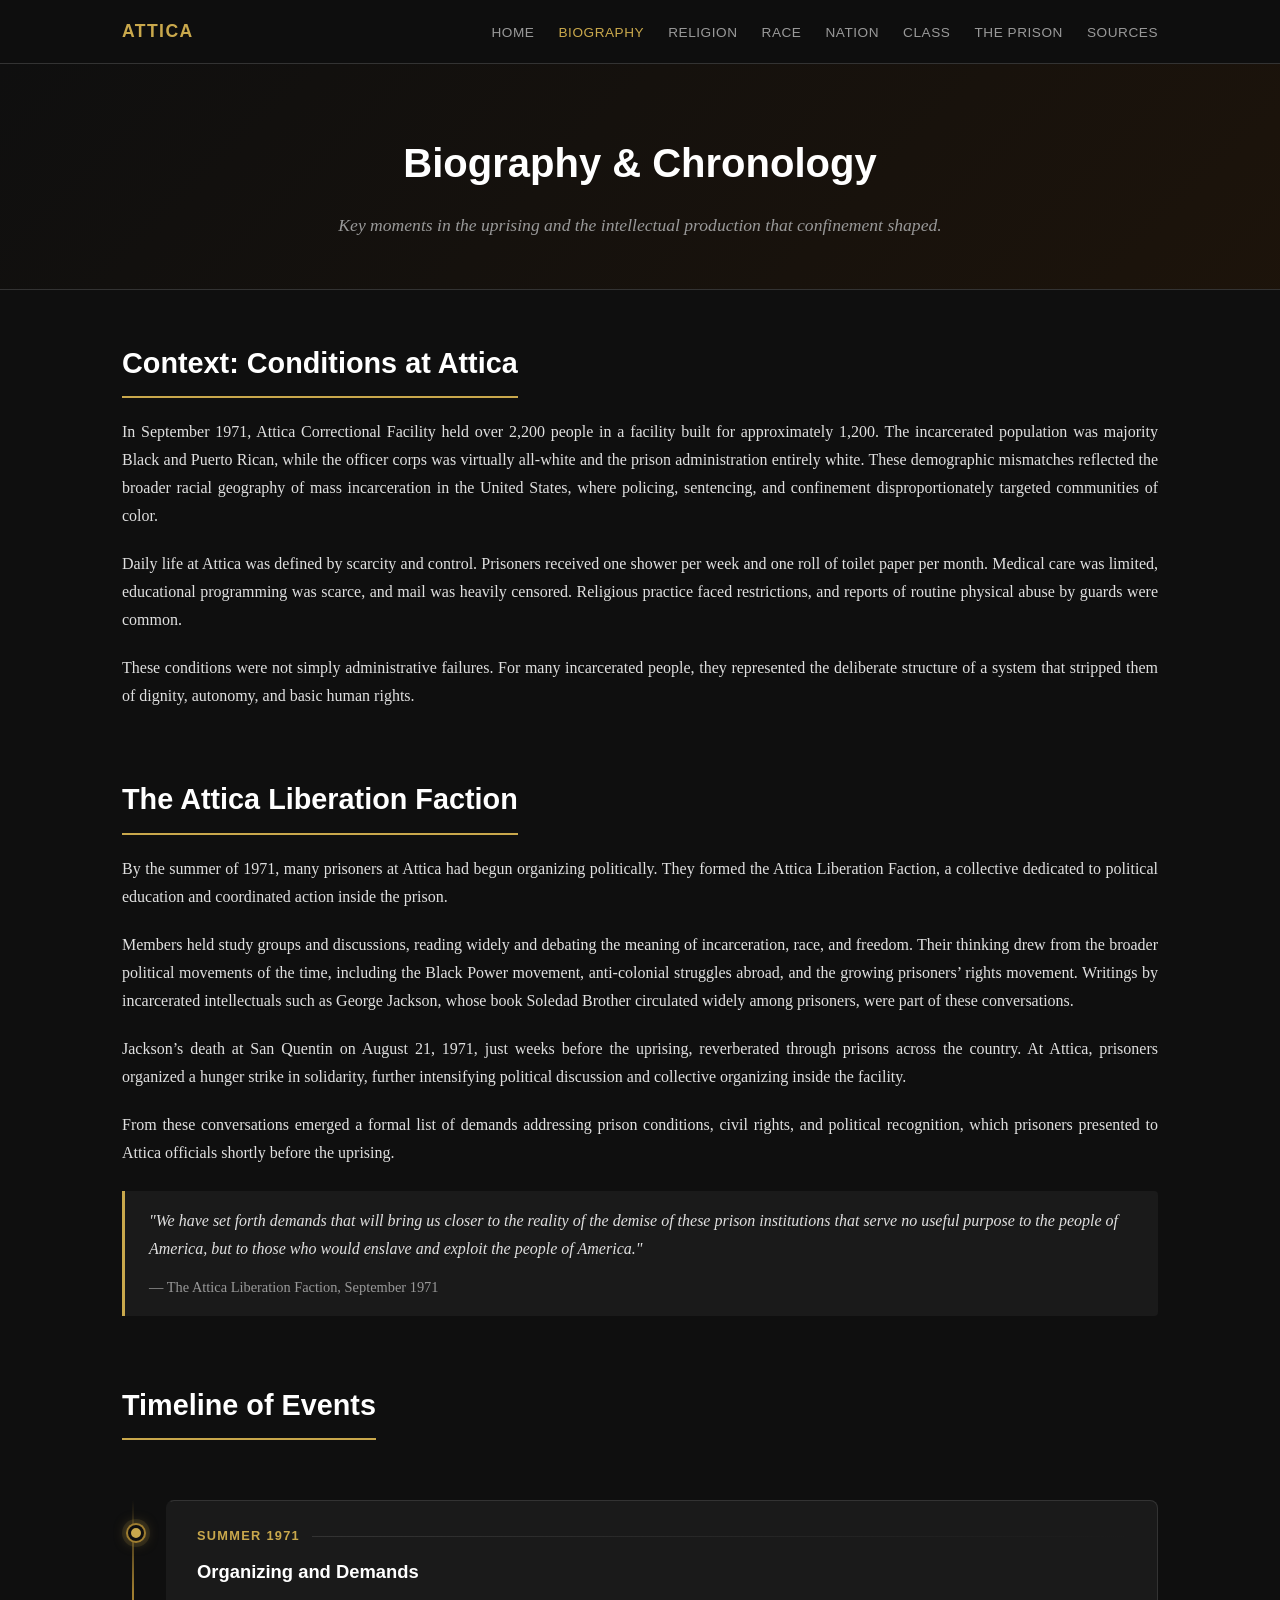
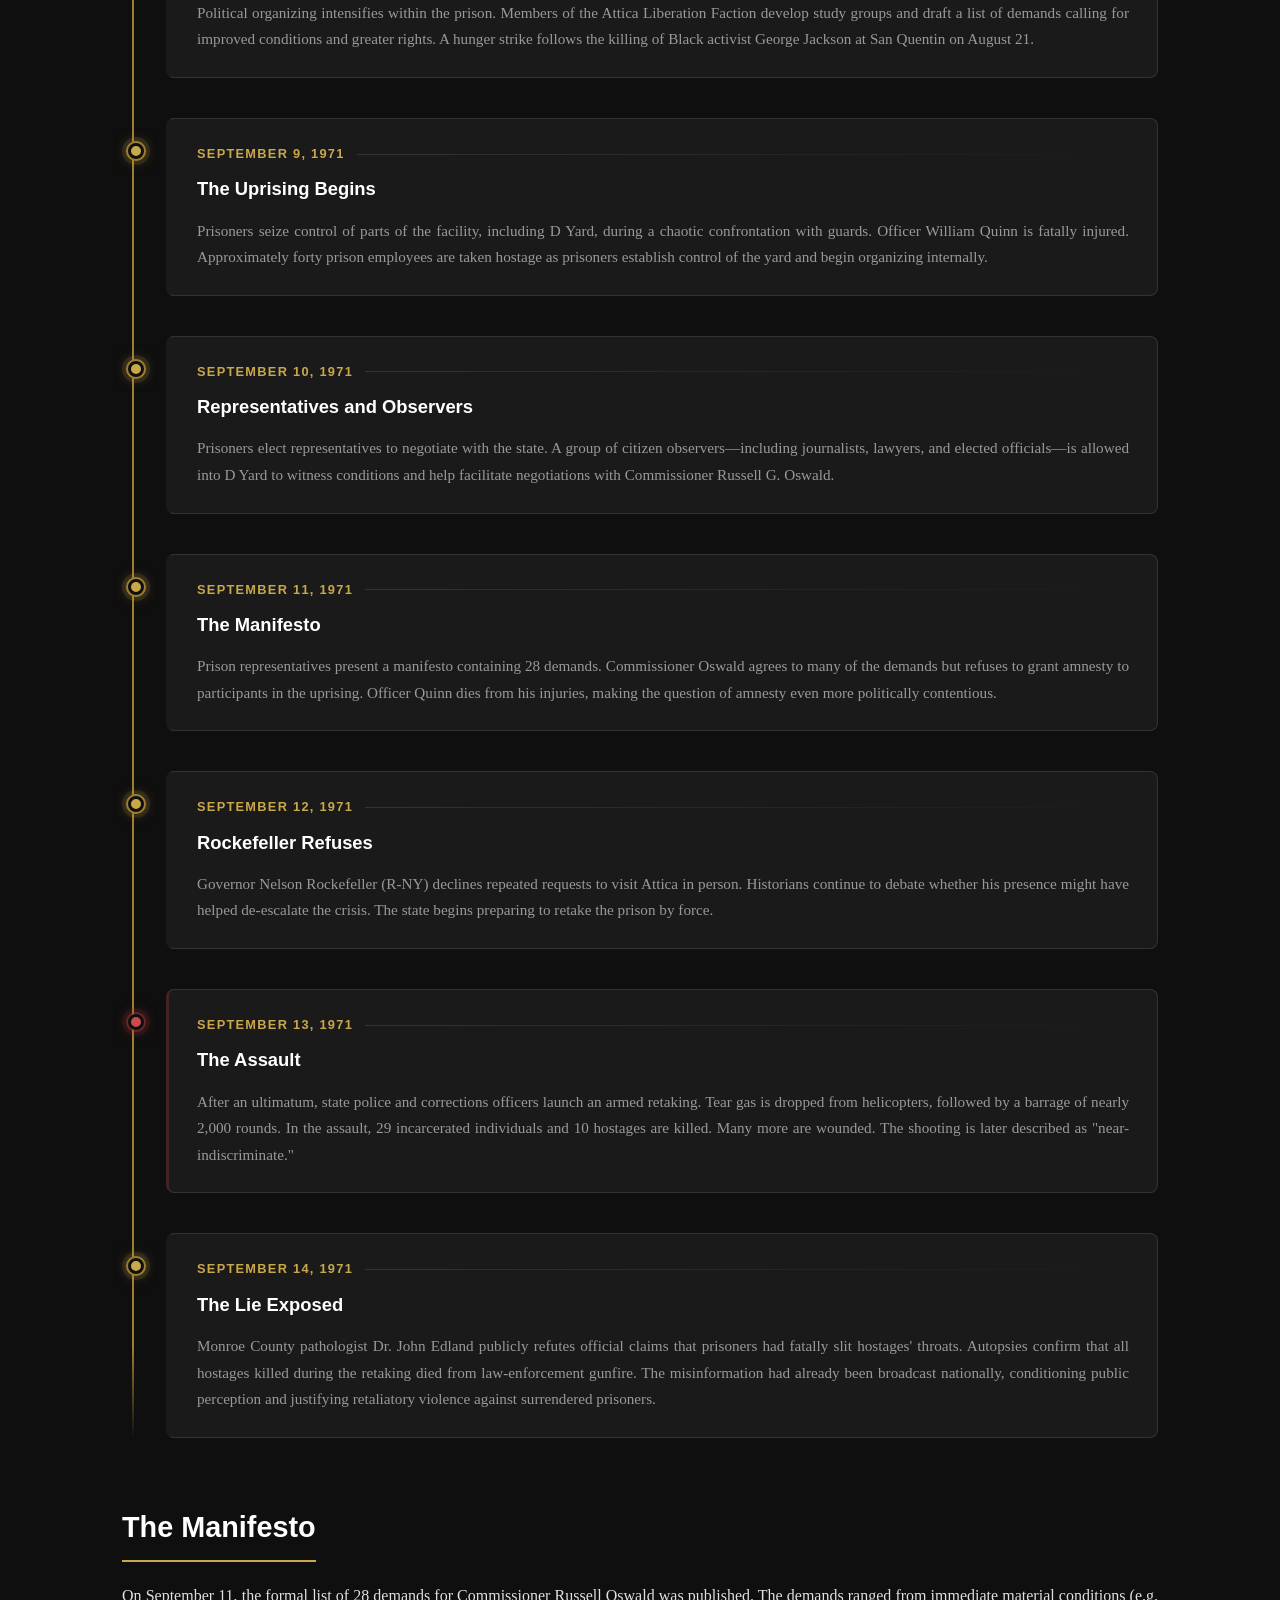
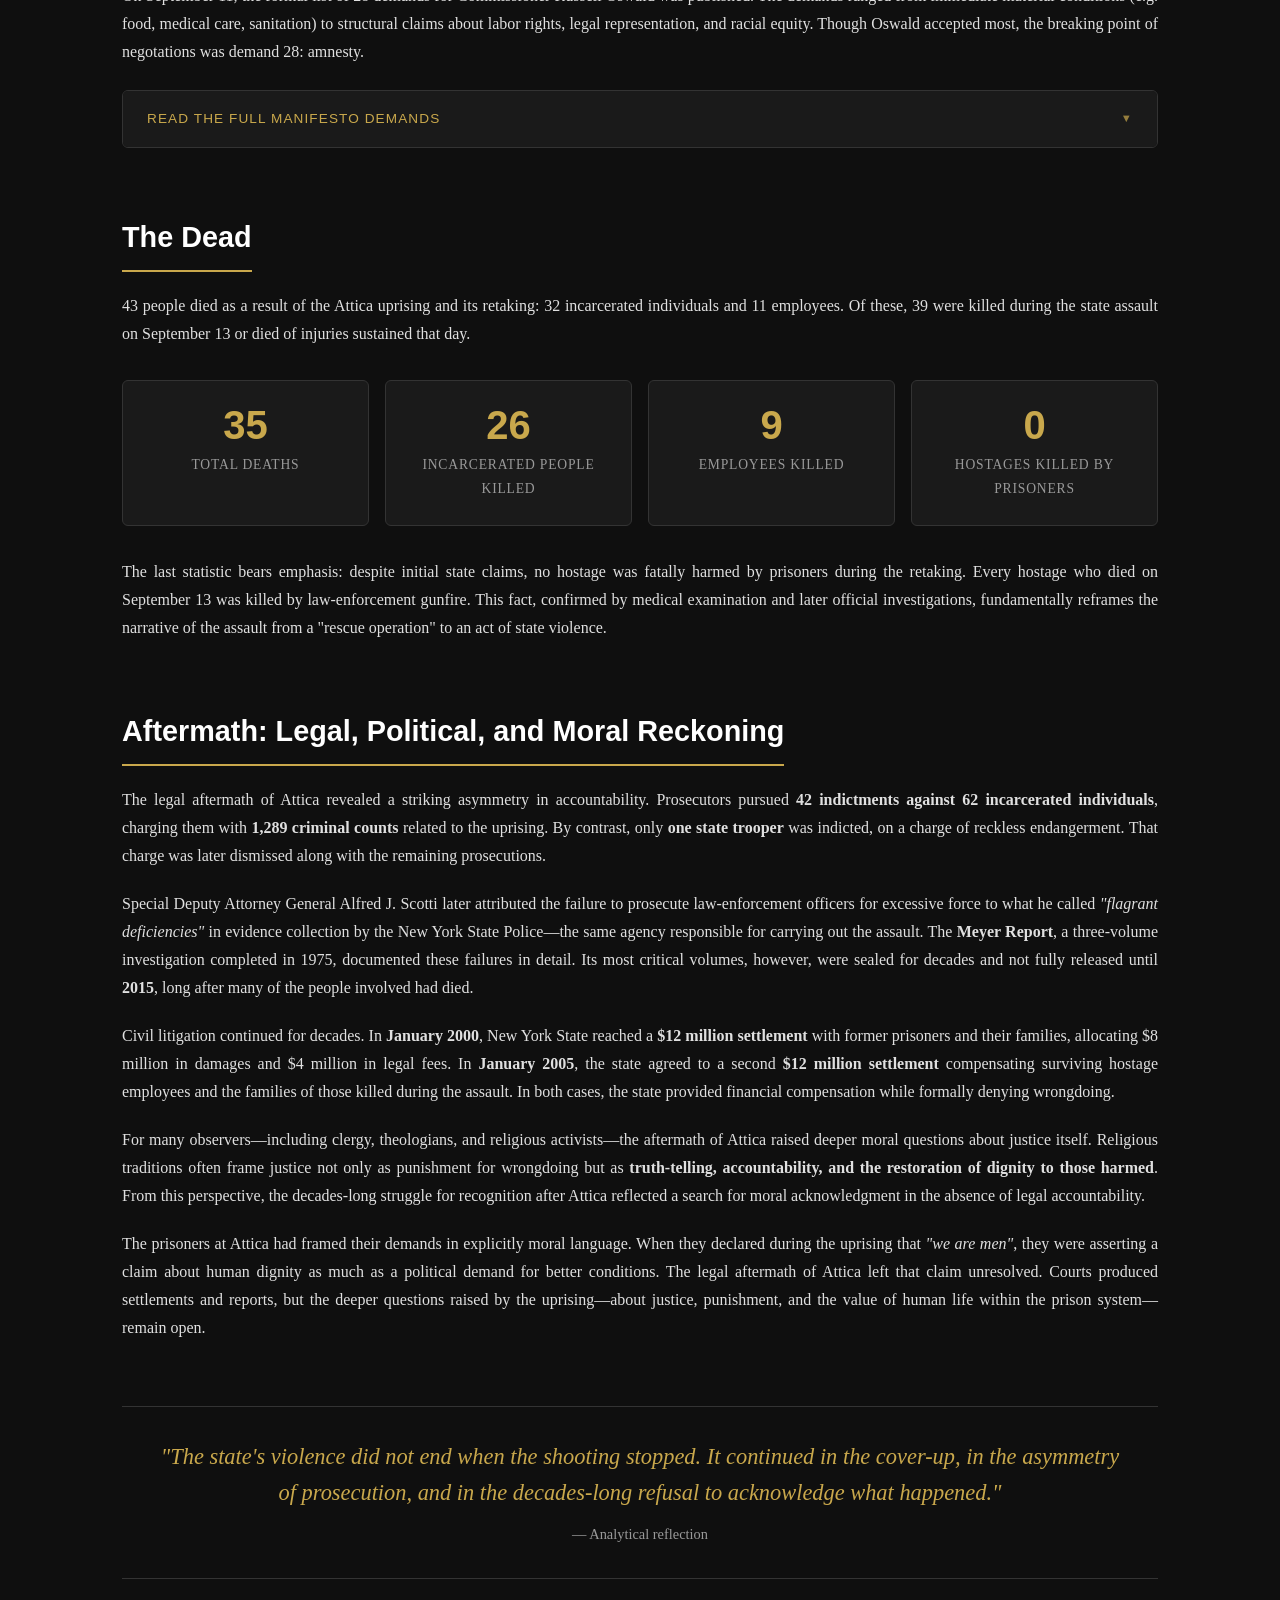
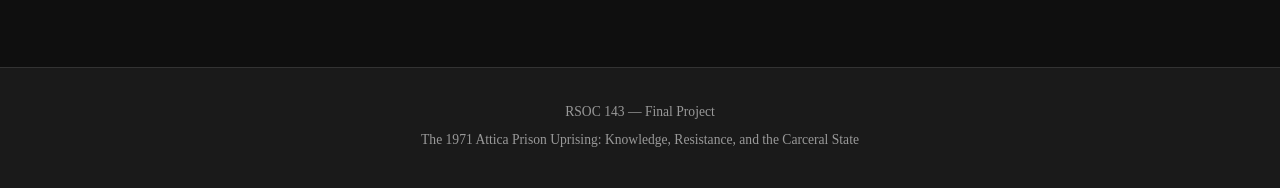
==== commit 7fd0729d: "Update biography.html" ====
--- a/biography.html
+++ b/biography.html
@@ -168,12 +168,12 @@
     </section>
 
     <section class="section">
-      <h2>The 28 Demands</h2>
-      <p>
-        On September 11, prisoners presented a formal manifesto to Commissioner Russell Oswald.
-        The demands ranged from immediate material conditions — food, medical care, sanitation —
+      <h2>The Manifesto</h2>
+      <p>
+        On September 11, the formal list of 28 demands for Commissioner Russell Oswald was published.
+        The demands ranged from immediate material conditions (e.g. food, medical care, sanitation)
         to structural claims about labor rights, legal representation, and racial equity.
-        Oswald accepted most. The sticking point was amnesty.
+        Though Oswald accepted most, the breaking point of negotations was demand 28: amnesty.
       </p>
       <details class="demands-accordion">
         <summary class="demands-summary">
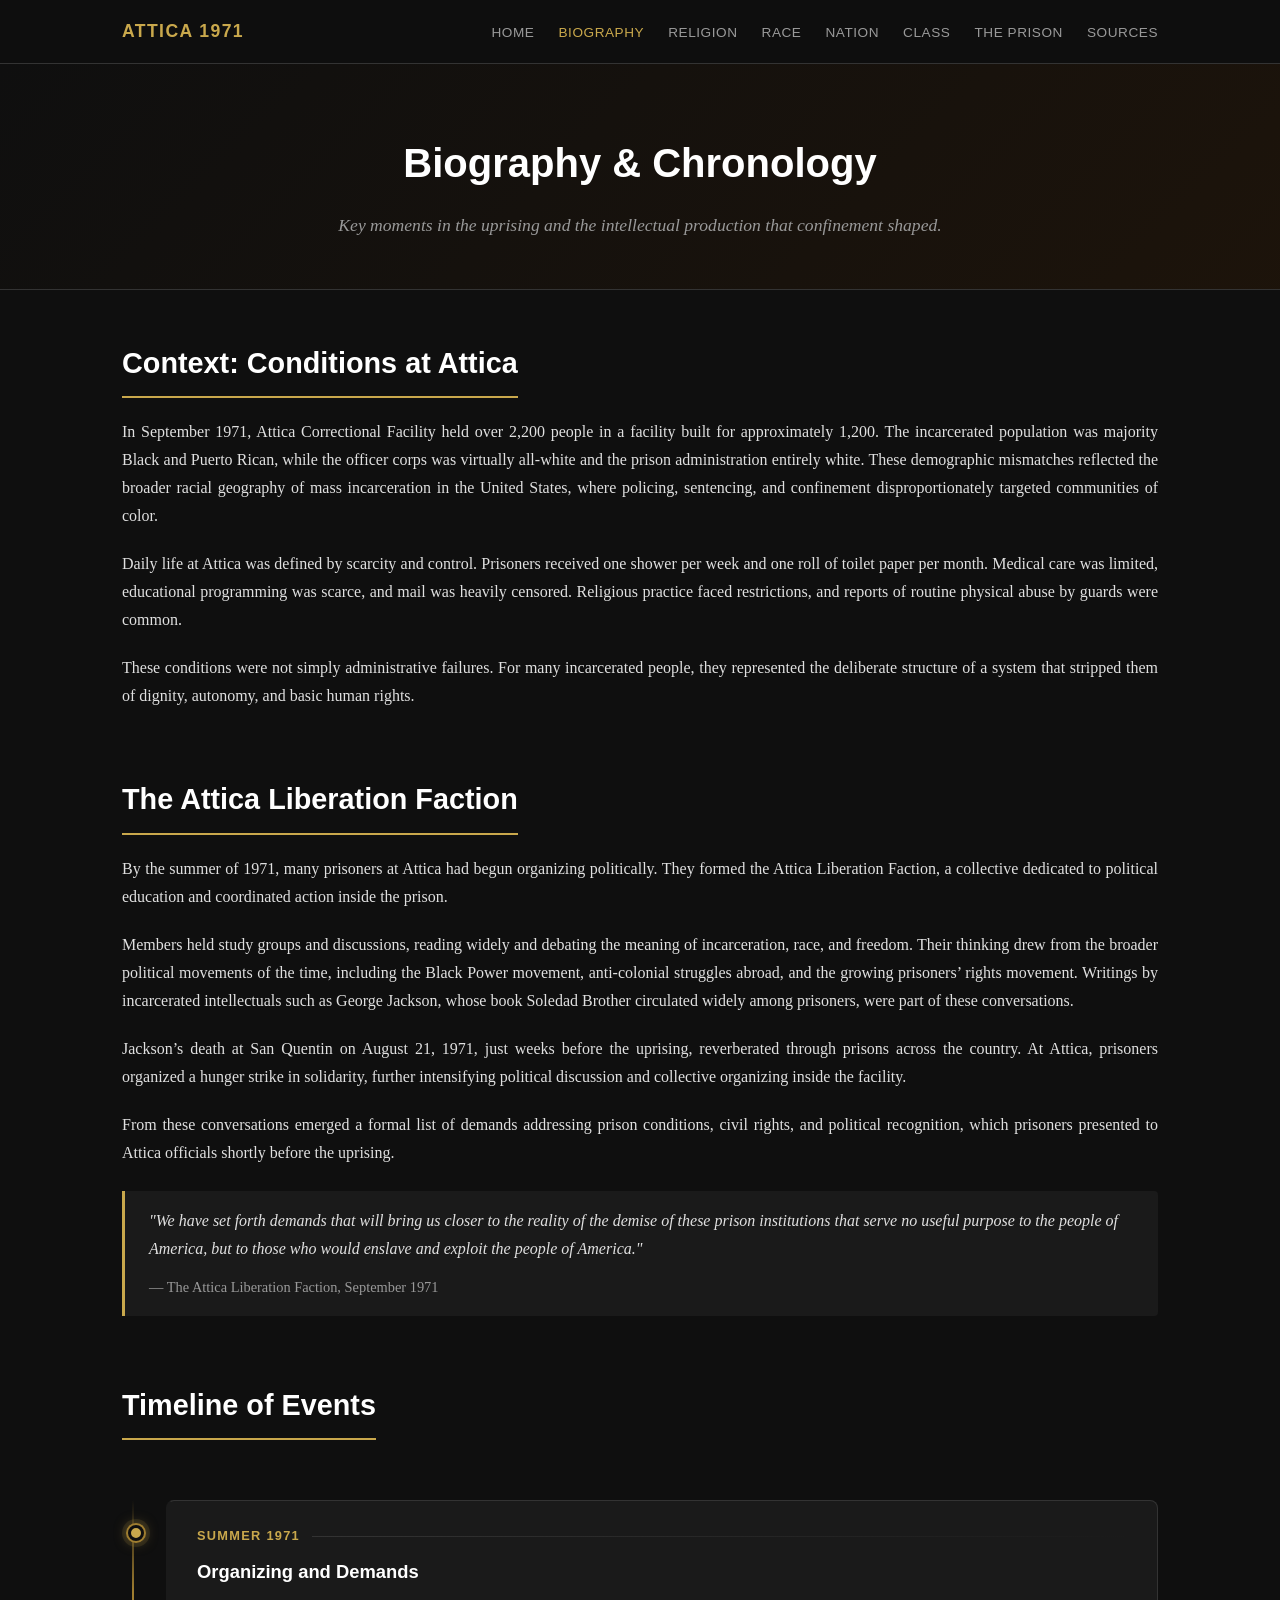
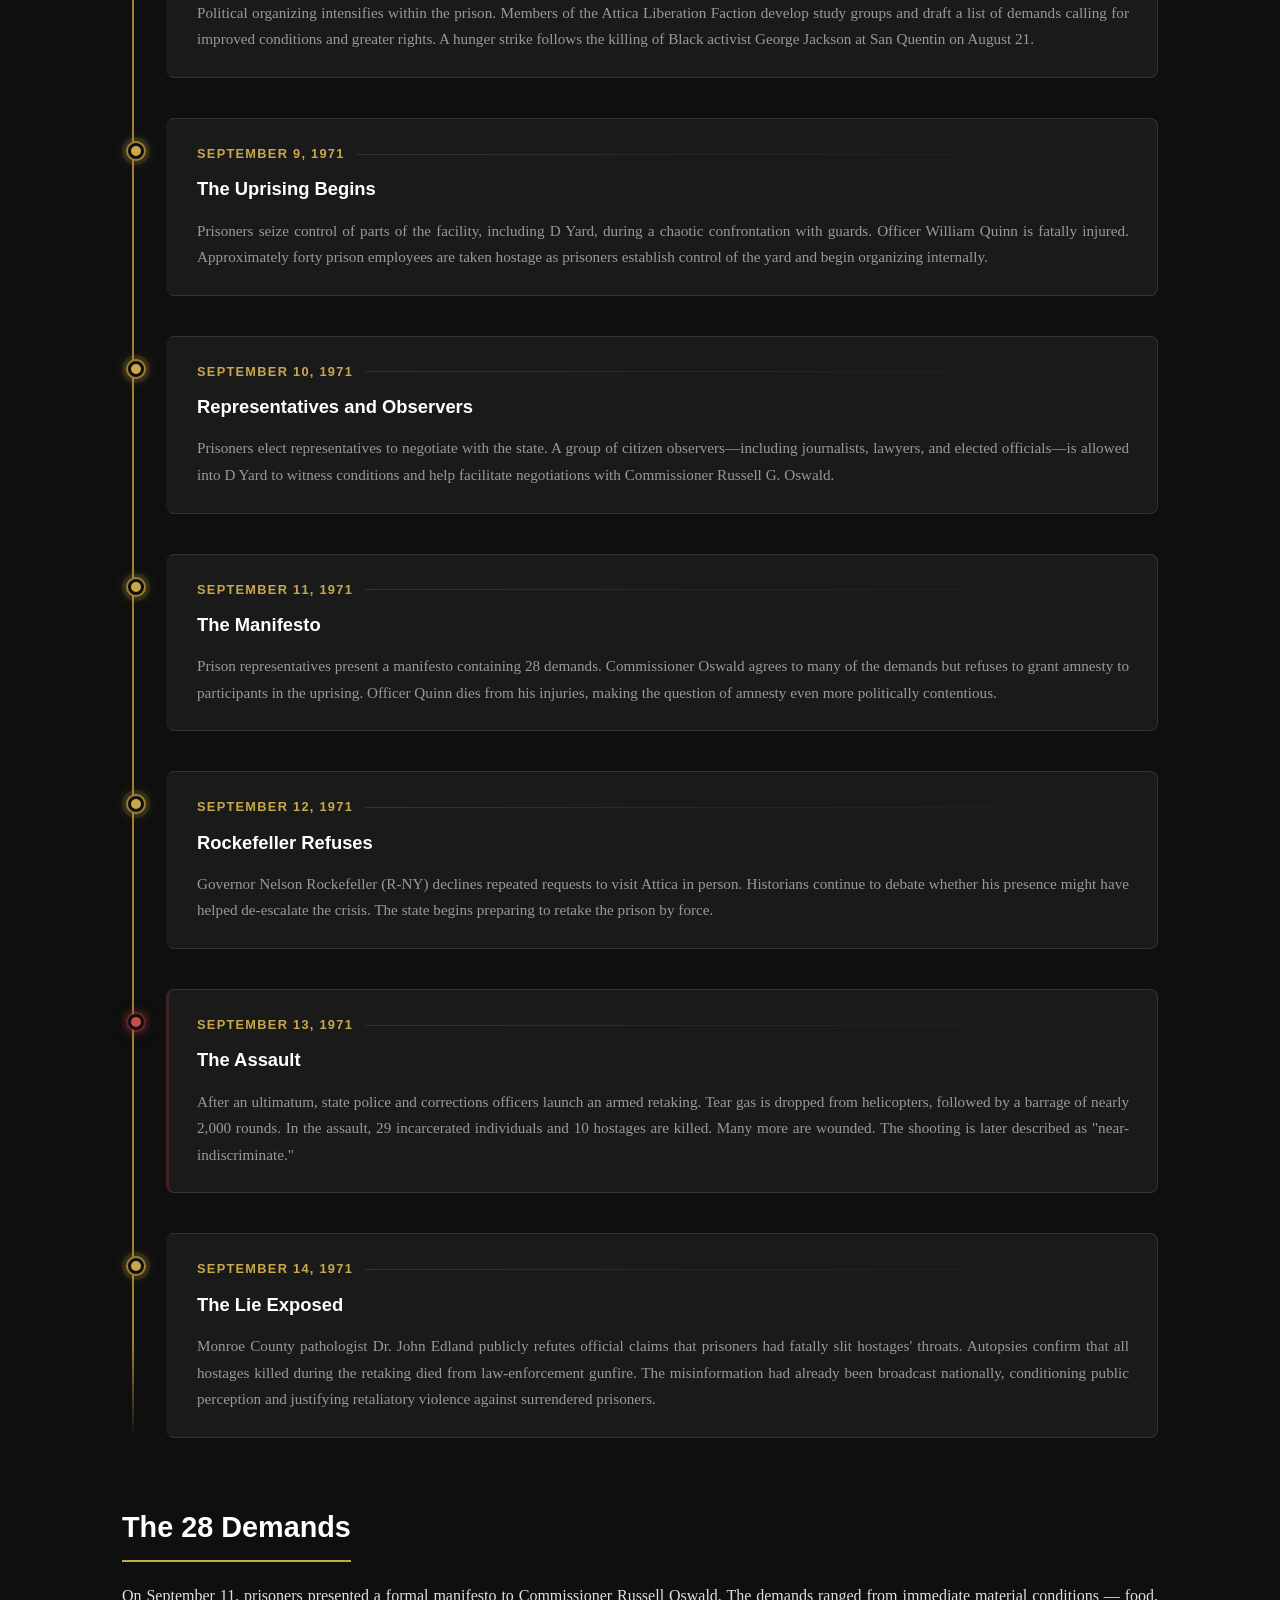
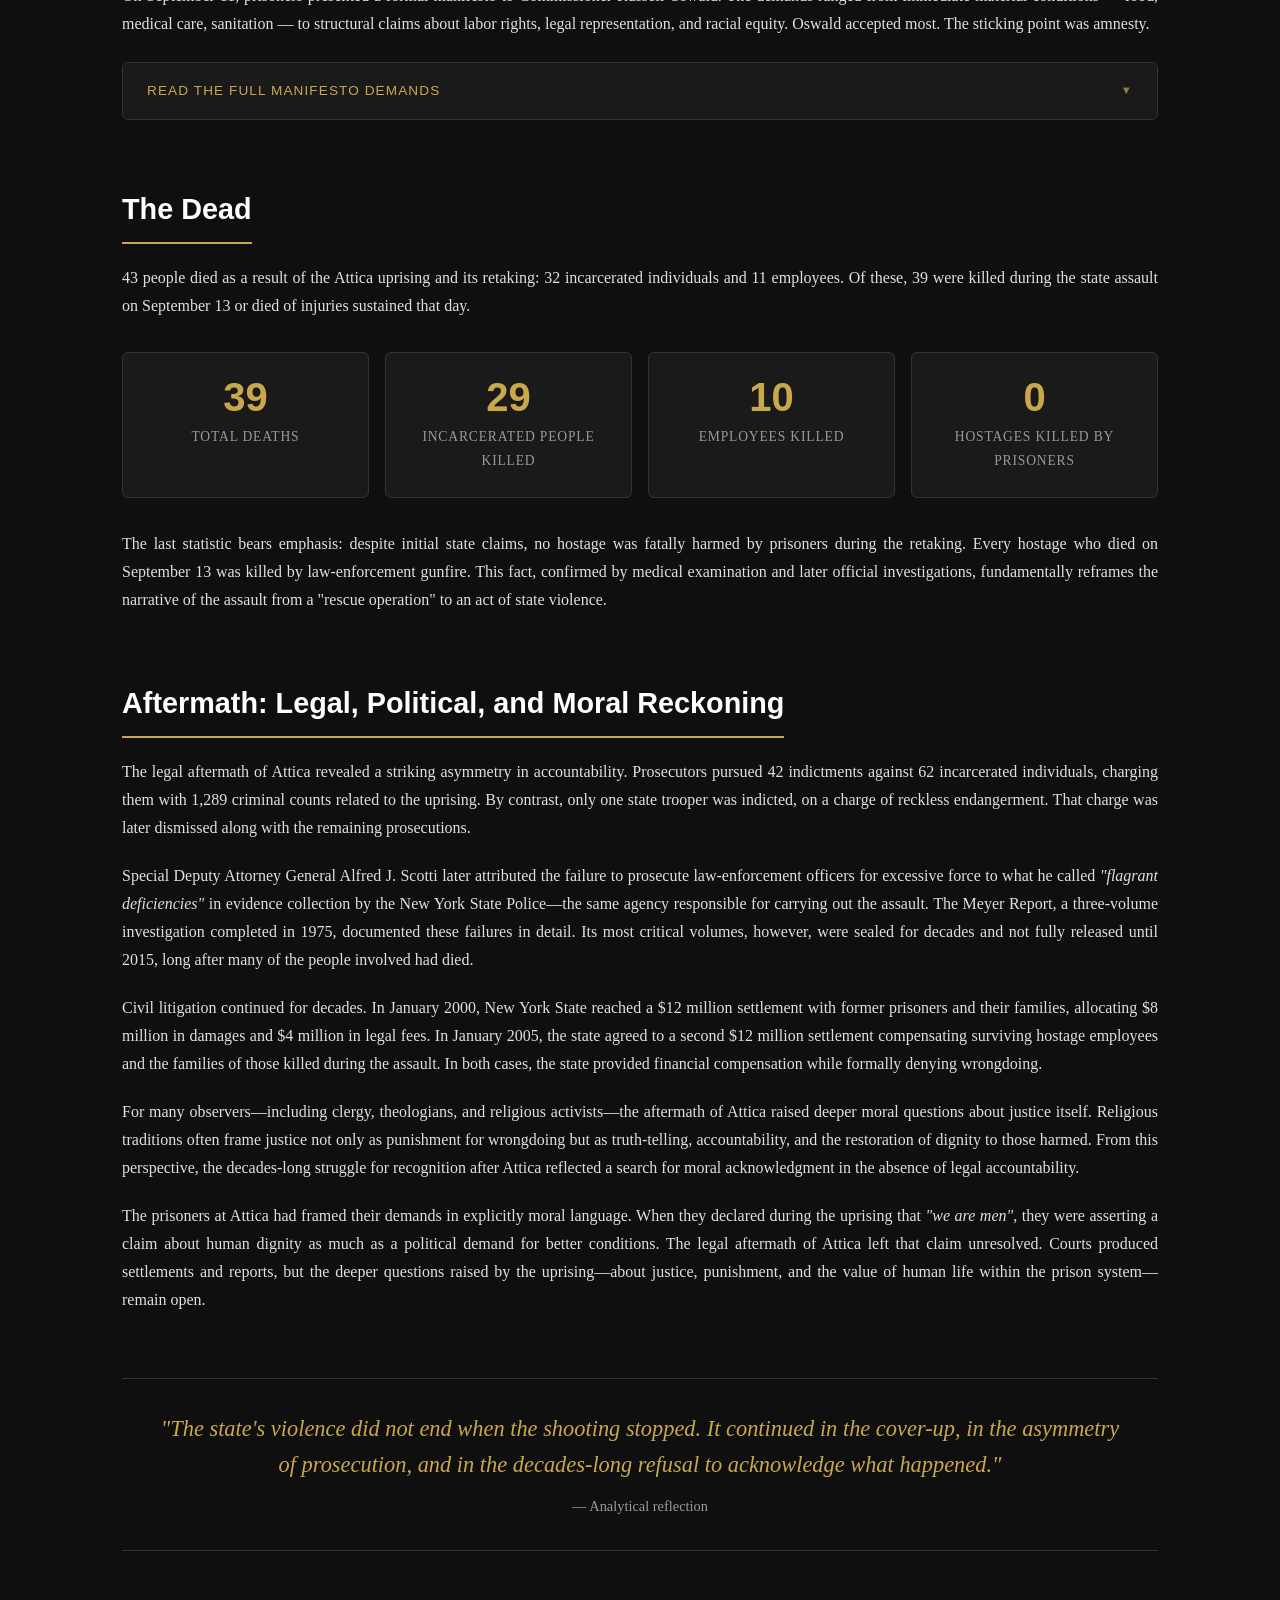
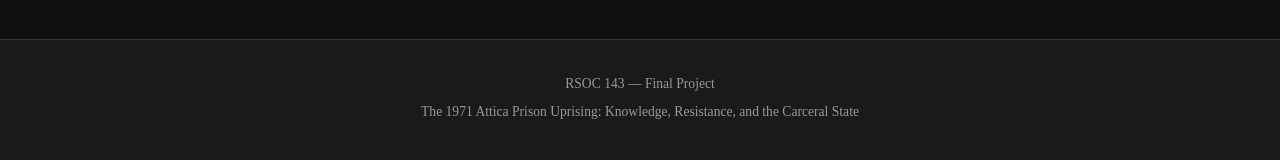
==== commit c3600dc4: "Polish media styling, fix demands list, strip bold from Aftermath - biography.html: remove all <stro" ====
--- a/biography.html
+++ b/biography.html
@@ -10,7 +10,7 @@
 
   <nav>
     <div class="nav-inner">
-      <a href="index.html" class="site-title">Attica</a>
+      <a href="index.html" class="site-title">Attica 1971</a>
       <button class="hamburger" onclick="document.querySelector('.nav-links').classList.toggle('open')" aria-label="Toggle navigation">
         <span></span><span></span><span></span>
       </button>
@@ -168,12 +168,12 @@
     </section>
 
     <section class="section">
-      <h2>The Manifesto</h2>
-      <p>
-        On September 11, the formal list of 28 demands for Commissioner Russell Oswald was published.
-        The demands ranged from immediate material conditions (e.g. food, medical care, sanitation)
+      <h2>The 28 Demands</h2>
+      <p>
+        On September 11, prisoners presented a formal manifesto to Commissioner Russell Oswald.
+        The demands ranged from immediate material conditions — food, medical care, sanitation —
         to structural claims about labor rights, legal representation, and racial equity.
-        Though Oswald accepted most, the breaking point of negotations was demand 28: amnesty.
+        Oswald accepted most. The sticking point was amnesty.
       </p>
       <details class="demands-accordion">
         <summary class="demands-summary">
@@ -208,7 +208,7 @@
           <li>Improve the quality of food; provide water at meal tables; accommodate religious and medical dietary requirements.</li>
           <li>End unsanitary conditions in the mess hall and food preparation areas.</li>
           <li>Establish uniform rules and conditions across all New York State correctional facilities.</li>
-          <li>Grant complete amnesty — freedom from any physical, mental, and legal reprisals — for all actions taken during the uprising.</li>
+          <li class="demand-key">Grant complete amnesty — freedom from any physical, mental, and legal reprisals — for all actions taken during the uprising.</li>
         </ol>
       </details>
     </section>
@@ -254,42 +254,42 @@
       <h2>Aftermath: Legal, Political, and Moral Reckoning</h2>
     
       <p>
-        The legal aftermath of Attica revealed a striking asymmetry in accountability. 
-        Prosecutors pursued <strong>42 indictments against 62 incarcerated individuals</strong>, 
-        charging them with <strong>1,289 criminal counts</strong> related to the uprising. 
-        By contrast, only <strong>one state trooper</strong> was indicted, on a charge of 
-        reckless endangerment. That charge was later dismissed along with the remaining 
+        The legal aftermath of Attica revealed a striking asymmetry in accountability.
+        Prosecutors pursued 42 indictments against 62 incarcerated individuals,
+        charging them with 1,289 criminal counts related to the uprising.
+        By contrast, only one state trooper was indicted, on a charge of
+        reckless endangerment. That charge was later dismissed along with the remaining
         prosecutions.
       </p>
-    
-      <p>
-        Special Deputy Attorney General Alfred J. Scotti later attributed the failure 
-        to prosecute law-enforcement officers for excessive force to what he called 
-        <em>"flagrant deficiencies"</em> in evidence collection by the New York State 
-        Police&mdash;the same agency responsible for carrying out the assault. The 
-        <strong>Meyer Report</strong>, a three-volume investigation completed in 1975, 
-        documented these failures in detail. Its most critical volumes, however, were 
-        sealed for decades and not fully released until <strong>2015</strong>, long after 
+
+      <p>
+        Special Deputy Attorney General Alfred J. Scotti later attributed the failure
+        to prosecute law-enforcement officers for excessive force to what he called
+        <em>"flagrant deficiencies"</em> in evidence collection by the New York State
+        Police&mdash;the same agency responsible for carrying out the assault. The
+        Meyer Report, a three-volume investigation completed in 1975,
+        documented these failures in detail. Its most critical volumes, however, were
+        sealed for decades and not fully released until 2015, long after
         many of the people involved had died.
       </p>
-    
-      <p>
-        Civil litigation continued for decades. In <strong>January 2000</strong>, 
-        New York State reached a <strong>$12 million settlement</strong> with former 
-        prisoners and their families, allocating $8 million in damages and $4 million 
-        in legal fees. In <strong>January 2005</strong>, the state agreed to a second 
-        <strong>$12 million settlement</strong> compensating surviving hostage employees 
-        and the families of those killed during the assault. In both cases, the state 
+
+      <p>
+        Civil litigation continued for decades. In January 2000,
+        New York State reached a $12 million settlement with former
+        prisoners and their families, allocating $8 million in damages and $4 million
+        in legal fees. In January 2005, the state agreed to a second
+        $12 million settlement compensating surviving hostage employees
+        and the families of those killed during the assault. In both cases, the state
         provided financial compensation while formally denying wrongdoing.
       </p>
-    
-      <p>
-        For many observers&mdash;including clergy, theologians, and religious 
-        activists&mdash;the aftermath of Attica raised deeper moral questions about 
-        justice itself. Religious traditions often frame justice not only as punishment 
-        for wrongdoing but as <strong>truth-telling, accountability, and the restoration 
-        of dignity to those harmed</strong>. From this perspective, the decades-long 
-        struggle for recognition after Attica reflected a search for moral acknowledgment 
+
+      <p>
+        For many observers&mdash;including clergy, theologians, and religious
+        activists&mdash;the aftermath of Attica raised deeper moral questions about
+        justice itself. Religious traditions often frame justice not only as punishment
+        for wrongdoing but as truth-telling, accountability, and the restoration
+        of dignity to those harmed. From this perspective, the decades-long
+        struggle for recognition after Attica reflected a search for moral acknowledgment
         in the absence of legal accountability.
       </p>
     
--- a/styles.css
+++ b/styles.css
@@ -523,33 +523,44 @@
 }
 
 /* ===== Media Blocks ===== */
-.page-media,
-.video-container {
+.page-media {
   width: 100%;
-  max-width: 480px;
-  margin: 1.5rem auto 2rem;
+  max-width: 520px;
+  margin: 1.75rem auto 2rem;
 }
 
 .page-media img {
   width: 100%;
-  max-height: 300px;
+  max-height: 320px;
   object-fit: cover;
   object-position: center;
   display: block;
   border-radius: 6px;
+  border: 1px solid var(--color-border);
+  box-shadow: 0 2px 12px rgba(0, 0, 0, 0.35);
 }
 
 .page-media figcaption {
-  margin-top: 0.6rem;
+  margin-top: 0.65rem;
   padding-left: 0.75rem;
   border-left: 3px solid var(--color-accent);
-  font-size: 0.9rem;
+  font-size: 0.85rem;
+  font-style: italic;
   color: var(--color-text-muted);
   line-height: 1.5;
 }
 
 .video-container {
+  width: 100%;
+  max-width: 520px;
+  margin: 1.75rem auto 0;
   aspect-ratio: 16 / 9;
+}
+
+/* When video-container is nested inside a page-media figure, fill the figure */
+.page-media .video-container {
+  max-width: 100%;
+  margin: 0 0 0.65rem;
 }
 
 .video-container iframe {
@@ -558,6 +569,7 @@
   display: block;
   border: 0;
   border-radius: 6px;
+  box-shadow: 0 2px 12px rgba(0, 0, 0, 0.35);
 }
 
 @media (max-width: 480px) {
@@ -628,8 +640,11 @@
 
 .demands-list li:last-child {
   border-bottom: none;
-  color: var(--color-text-muted);
-  font-style: italic;
+}
+
+.demands-list li.demand-key {
+  padding-left: 0.75rem;
+  border-left: 2px solid var(--color-accent);
 }
 
 /* ===== Progress Bar ===== */
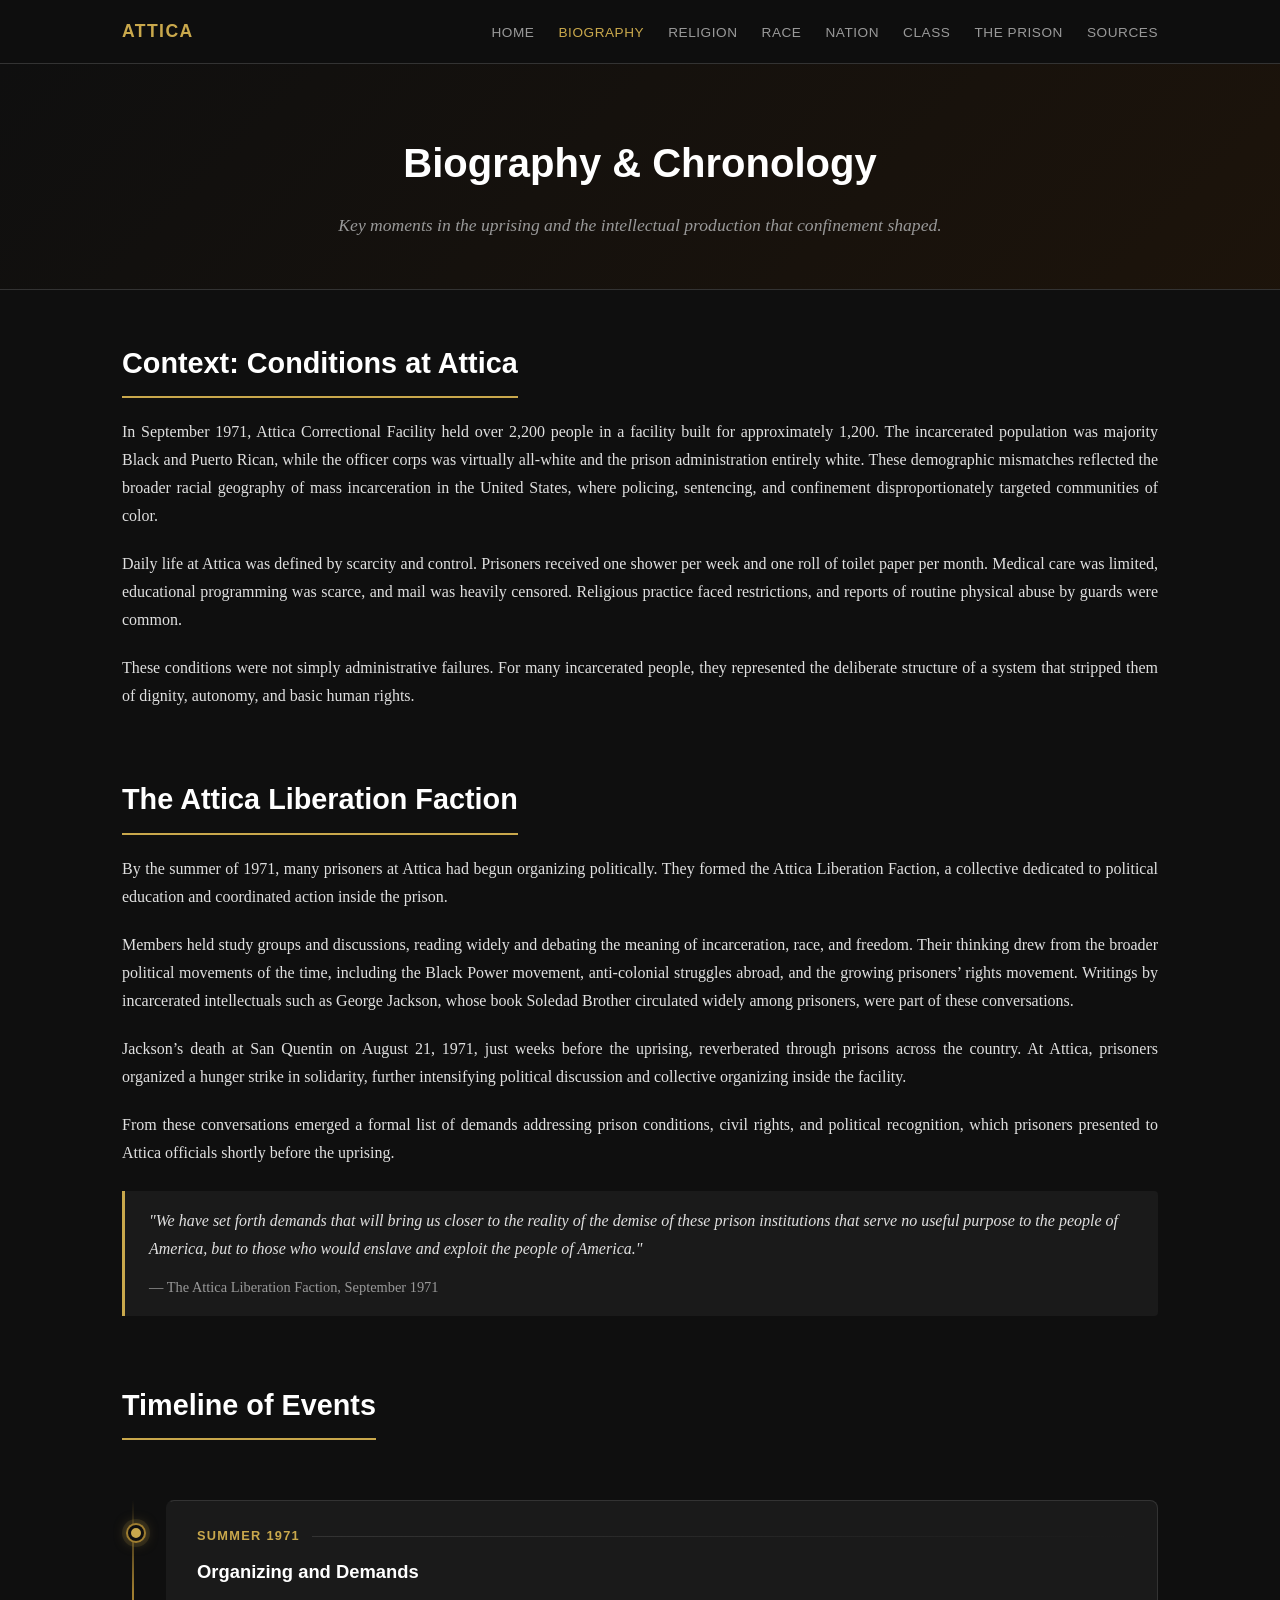
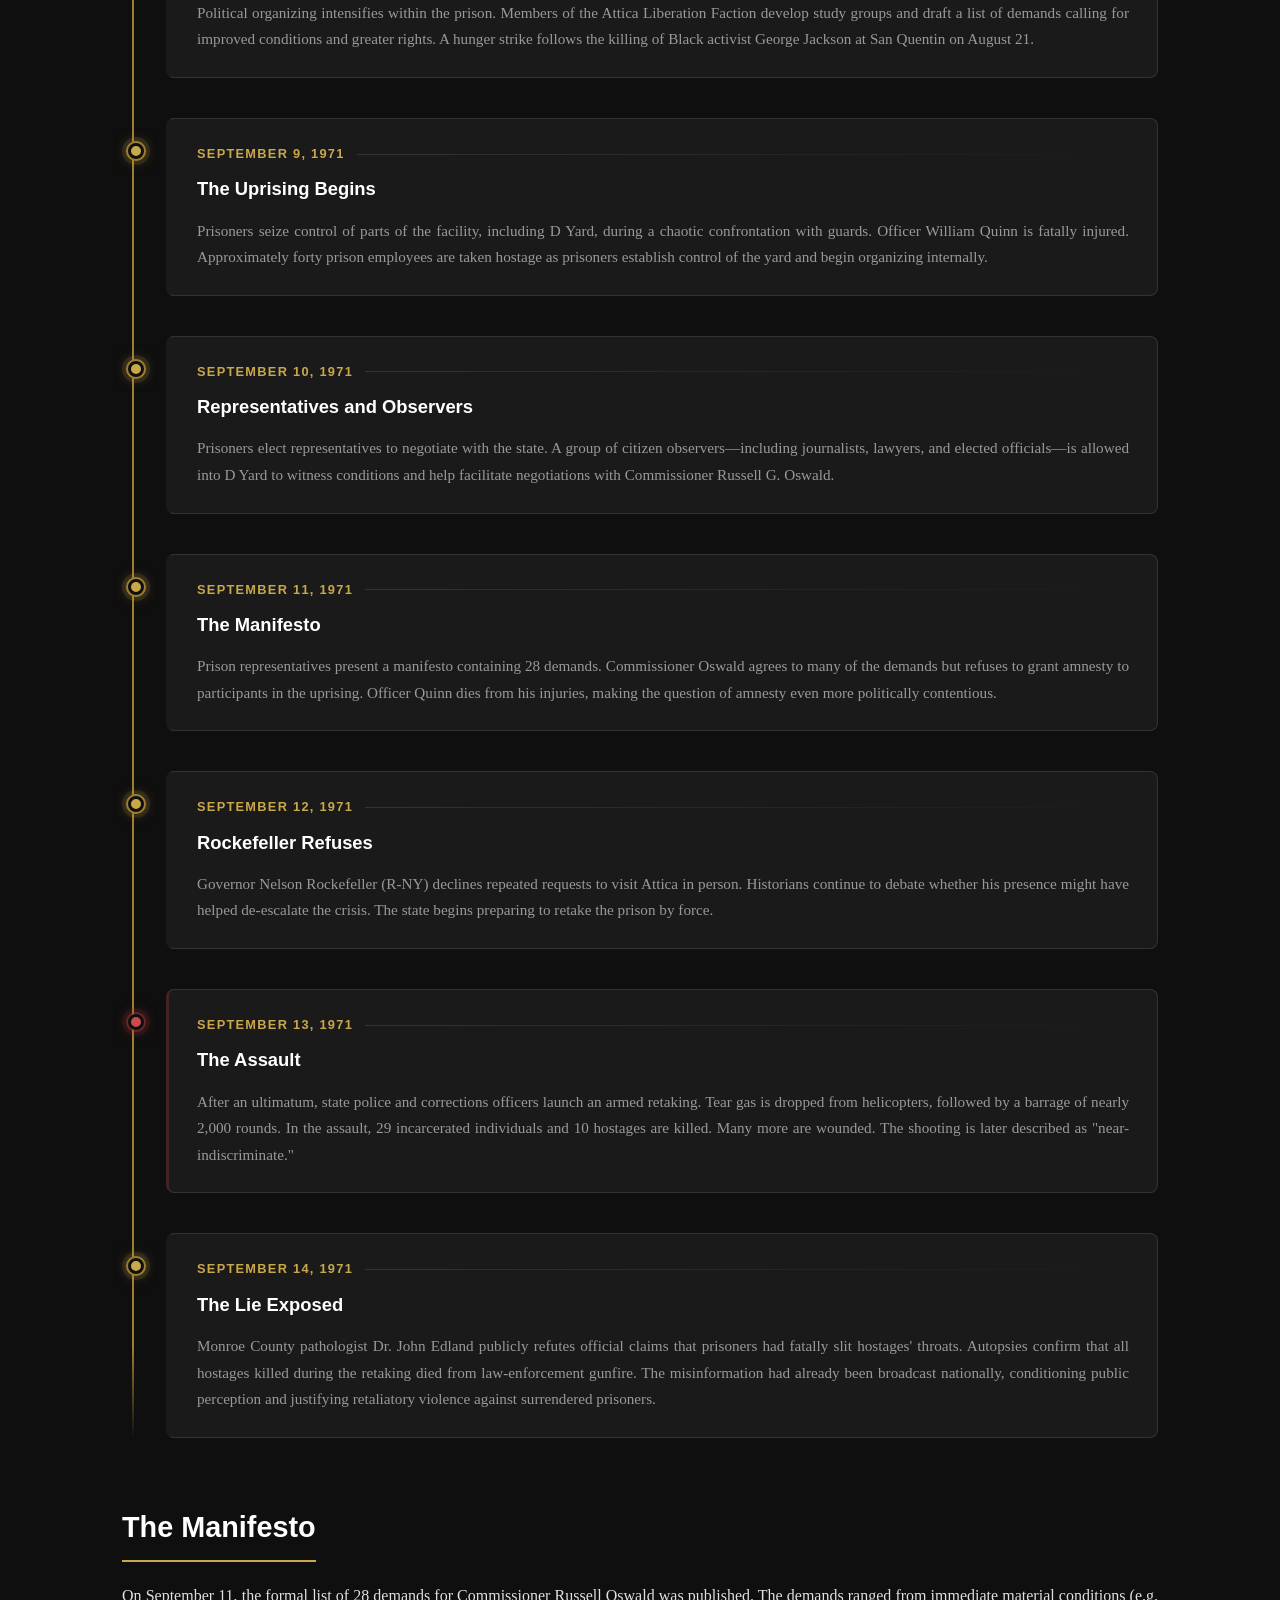
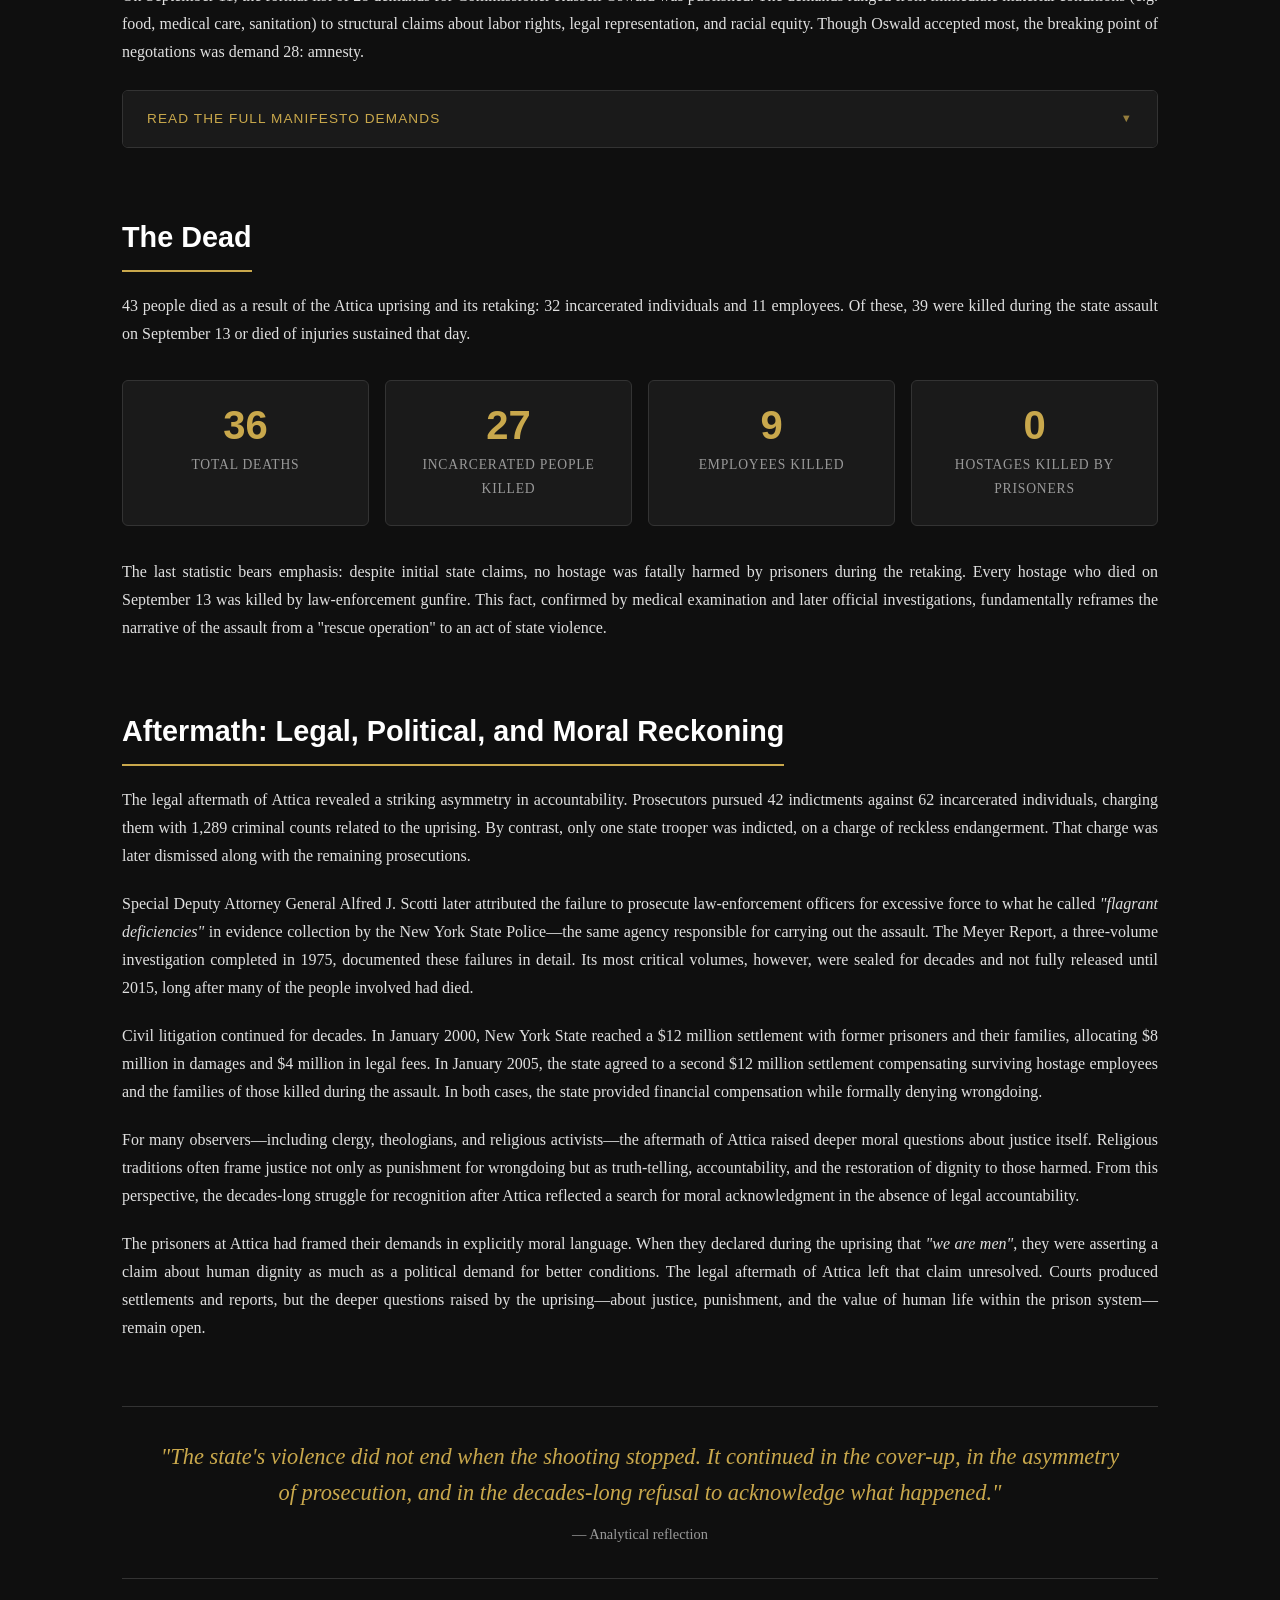
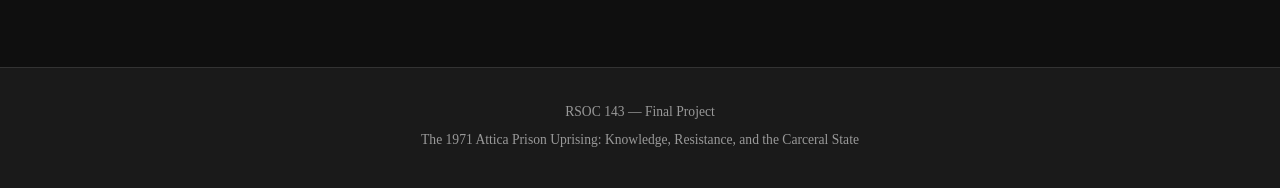
==== commit 4c5b8e5f: "Merge pull request #13 from aarush-malik/claude/standardize-image-sizes-BKryV Polish media styling, " ====
--- a/biography.html
+++ b/biography.html
@@ -10,7 +10,7 @@
 
   <nav>
     <div class="nav-inner">
-      <a href="index.html" class="site-title">Attica 1971</a>
+      <a href="index.html" class="site-title">Attica</a>
       <button class="hamburger" onclick="document.querySelector('.nav-links').classList.toggle('open')" aria-label="Toggle navigation">
         <span></span><span></span><span></span>
       </button>
@@ -168,12 +168,12 @@
     </section>
 
     <section class="section">
-      <h2>The 28 Demands</h2>
-      <p>
-        On September 11, prisoners presented a formal manifesto to Commissioner Russell Oswald.
-        The demands ranged from immediate material conditions — food, medical care, sanitation —
+      <h2>The Manifesto</h2>
+      <p>
+        On September 11, the formal list of 28 demands for Commissioner Russell Oswald was published.
+        The demands ranged from immediate material conditions (e.g. food, medical care, sanitation)
         to structural claims about labor rights, legal representation, and racial equity.
-        Oswald accepted most. The sticking point was amnesty.
+        Though Oswald accepted most, the breaking point of negotations was demand 28: amnesty.
       </p>
       <details class="demands-accordion">
         <summary class="demands-summary">
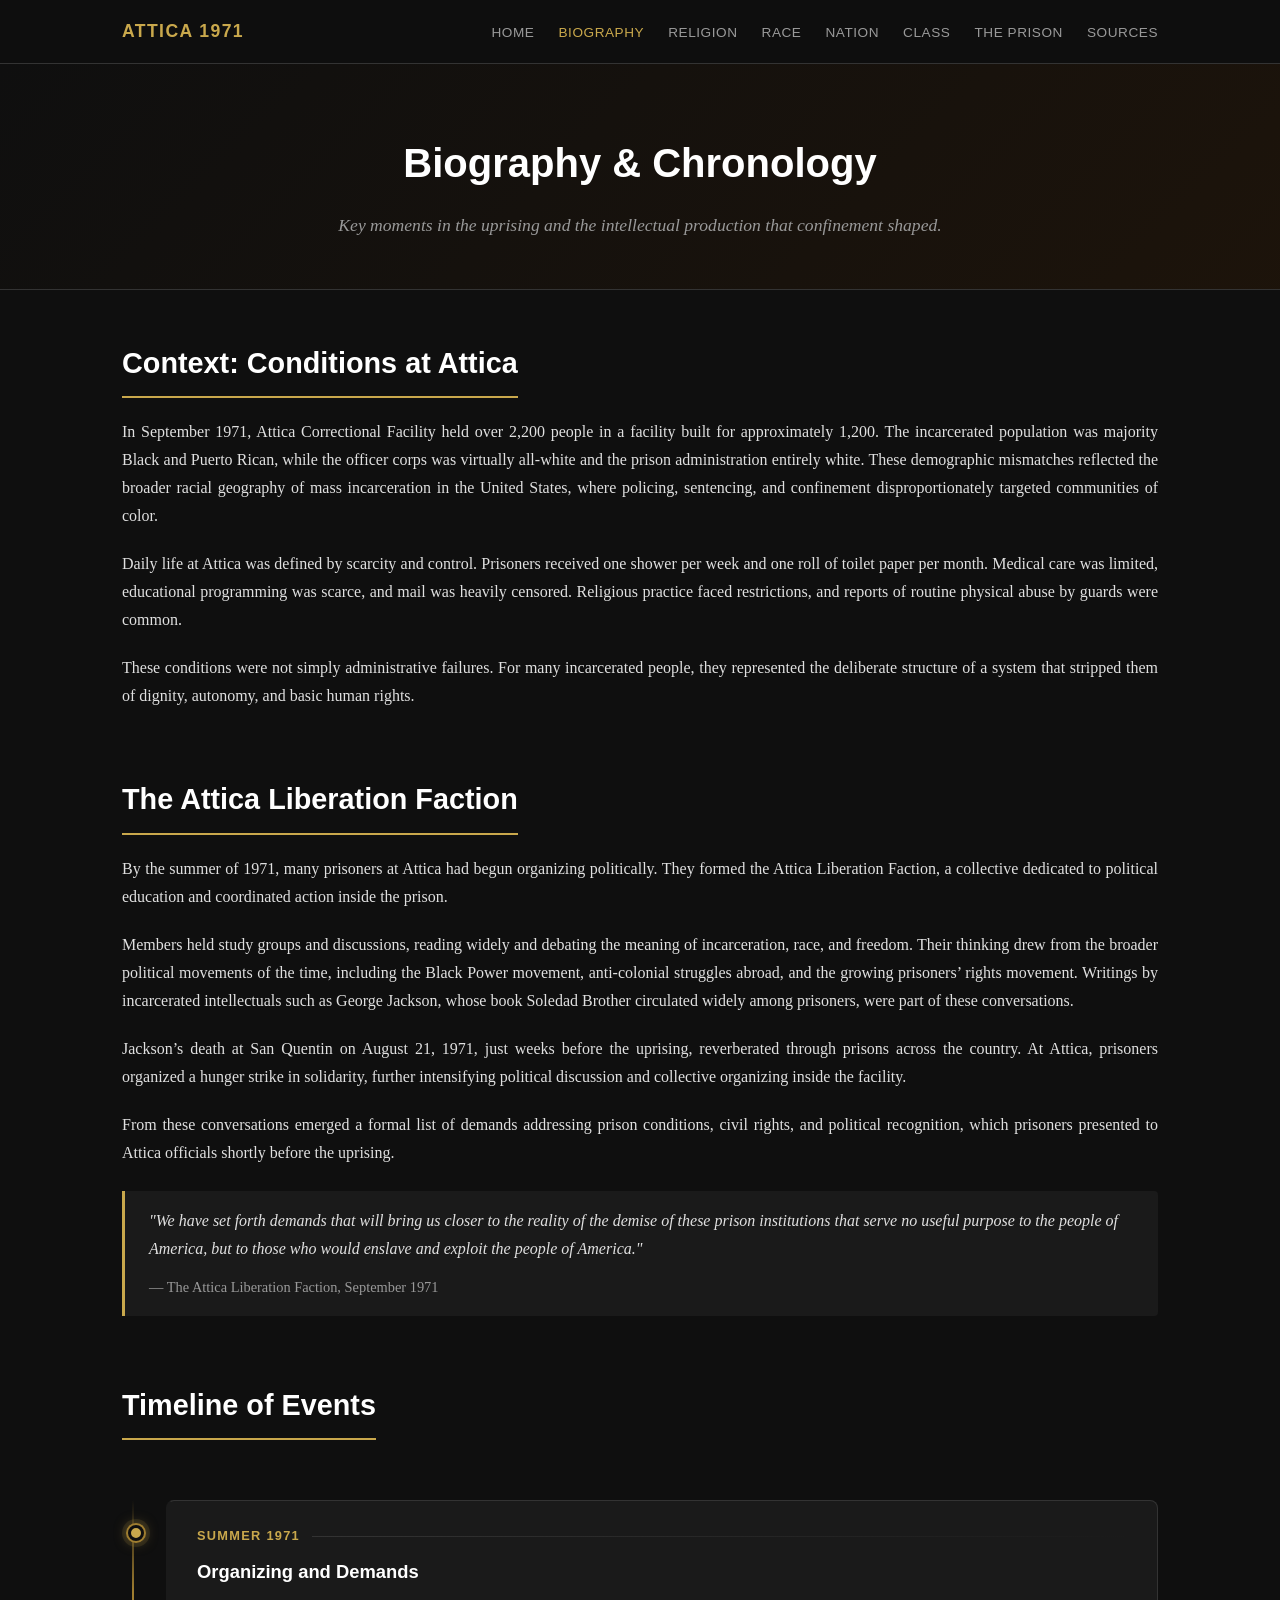
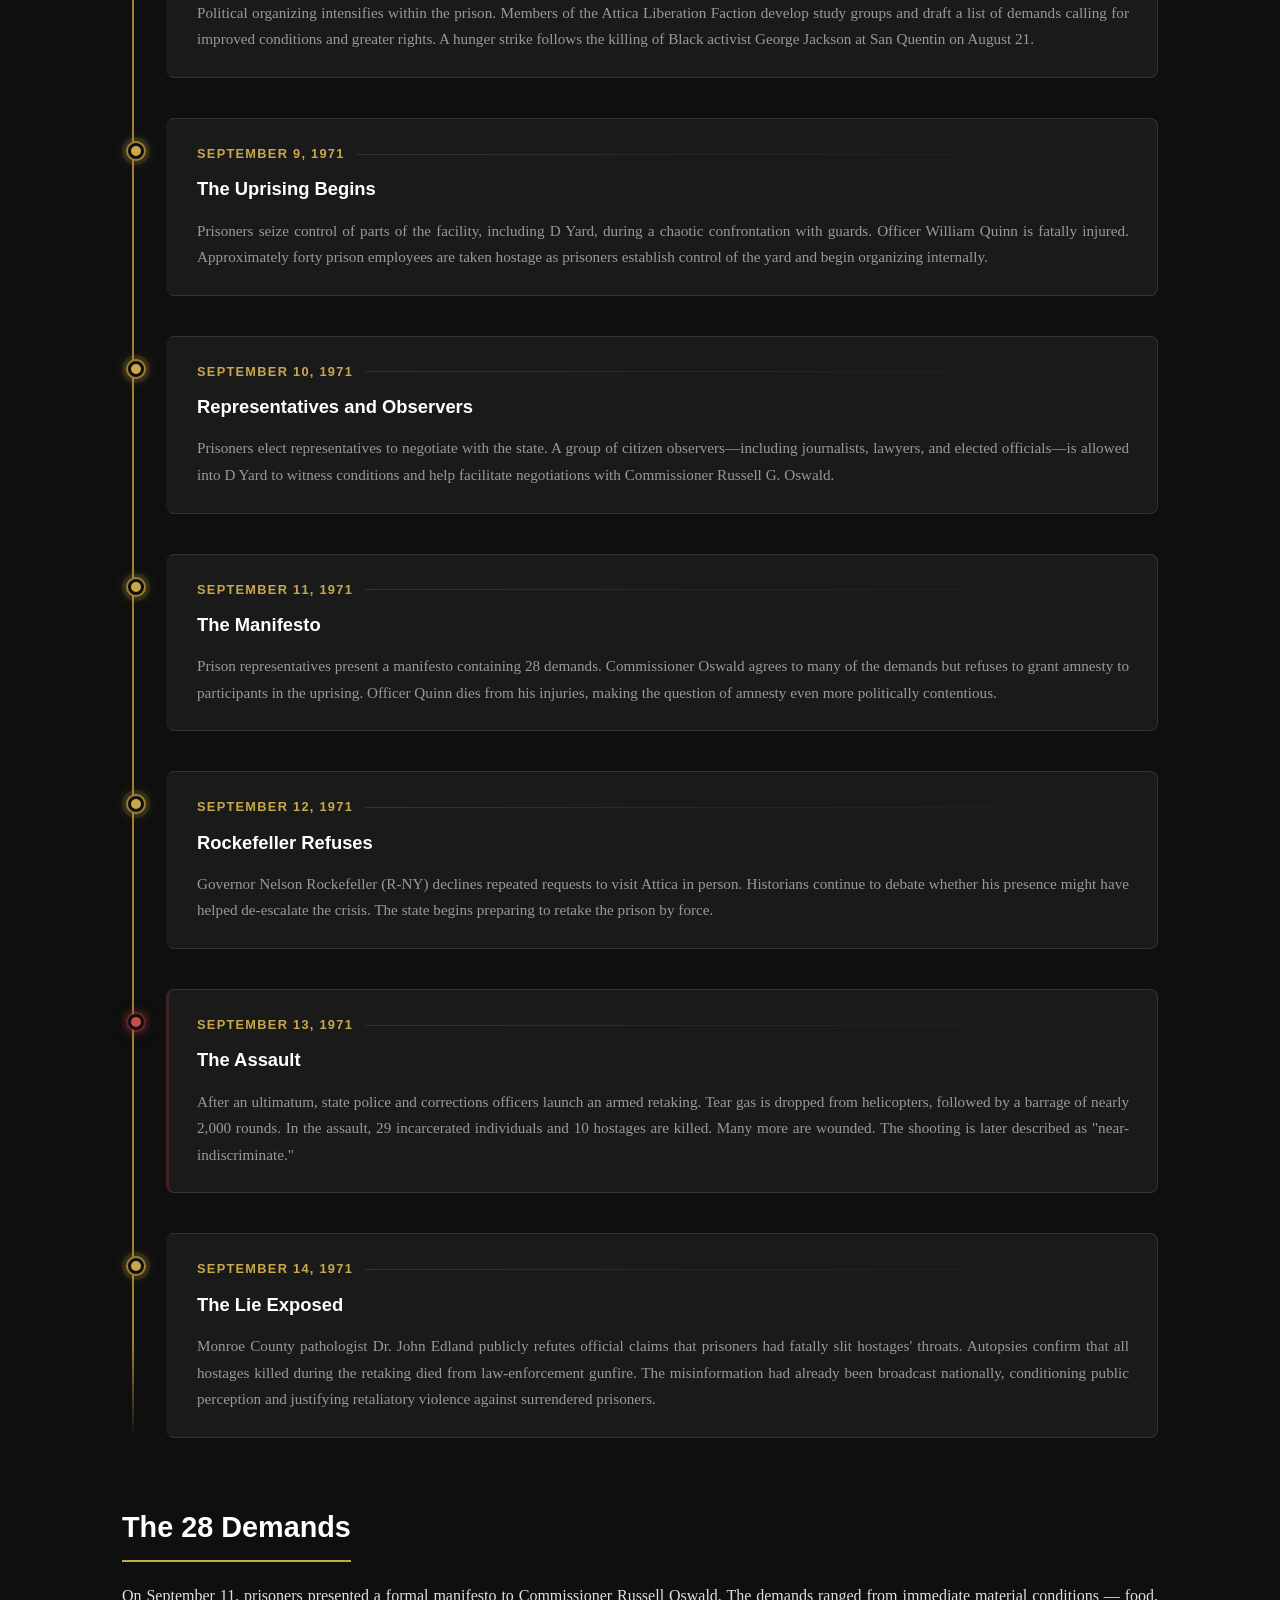
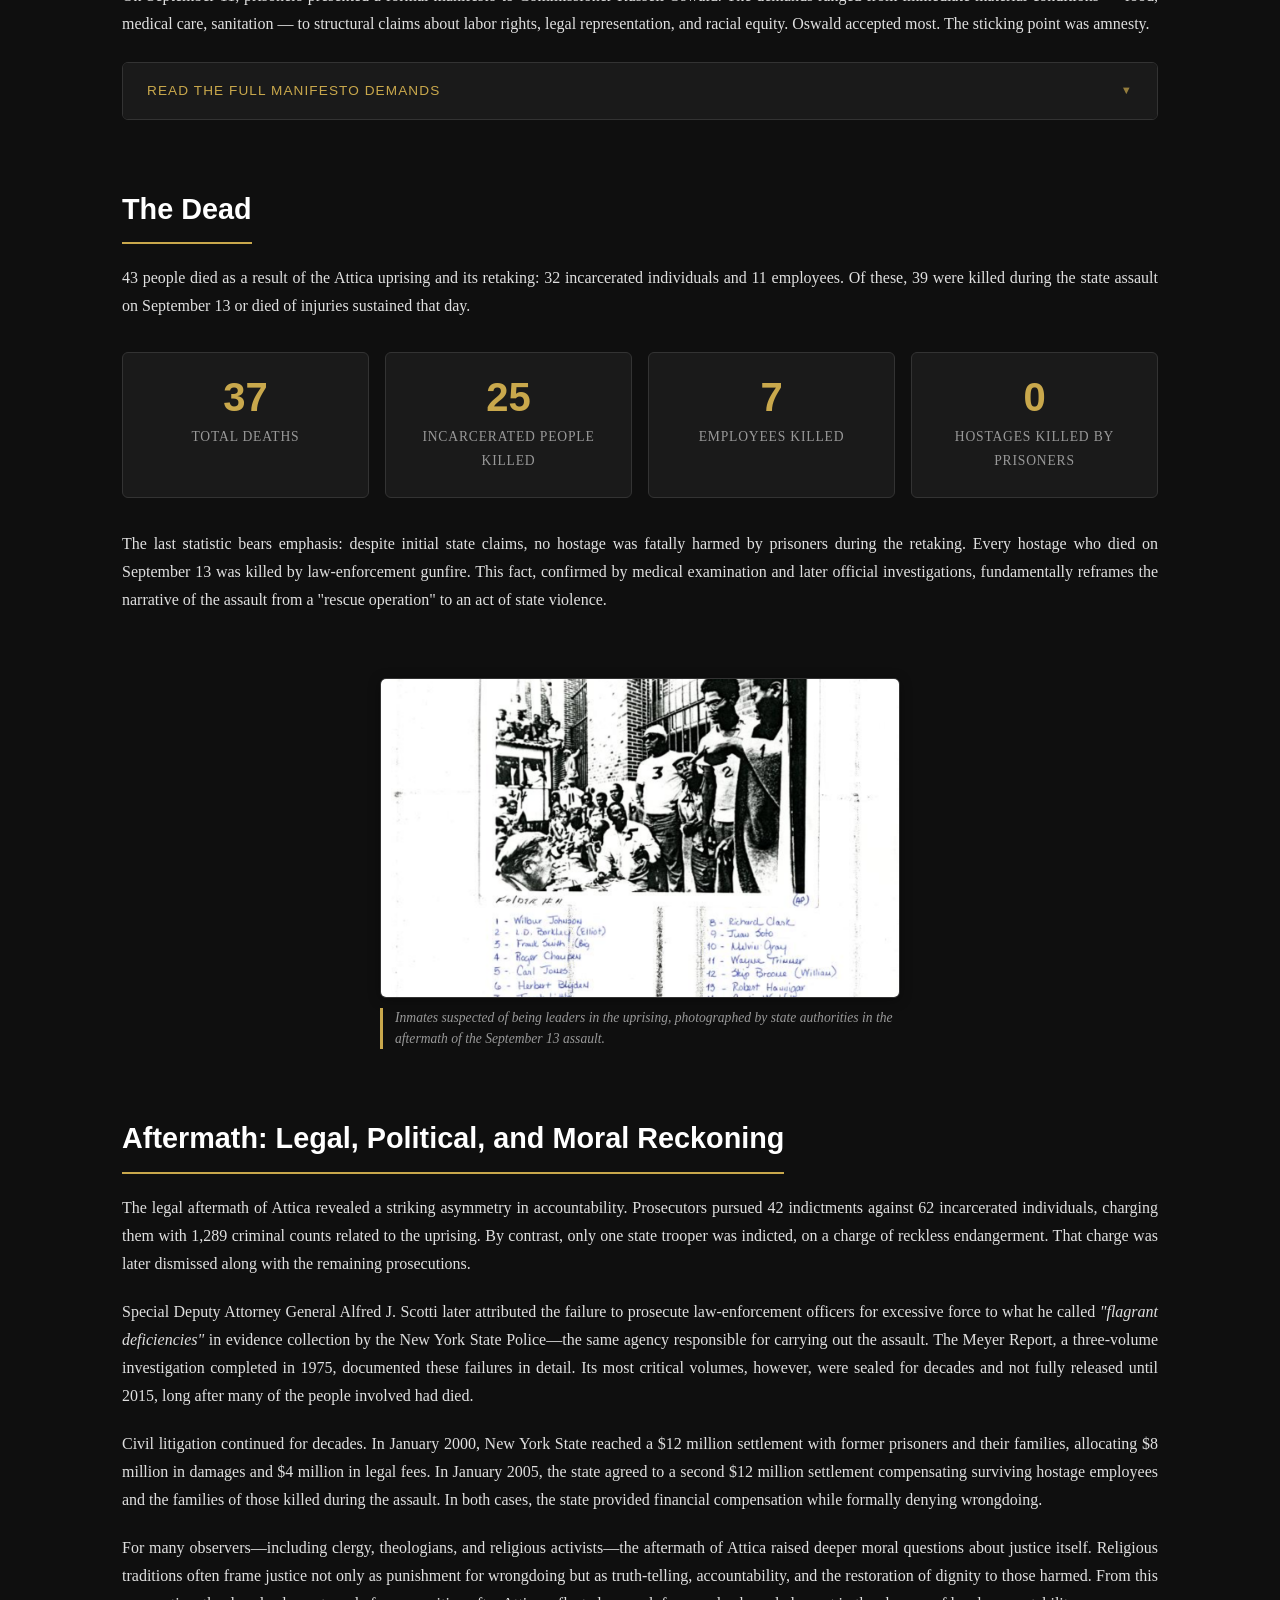
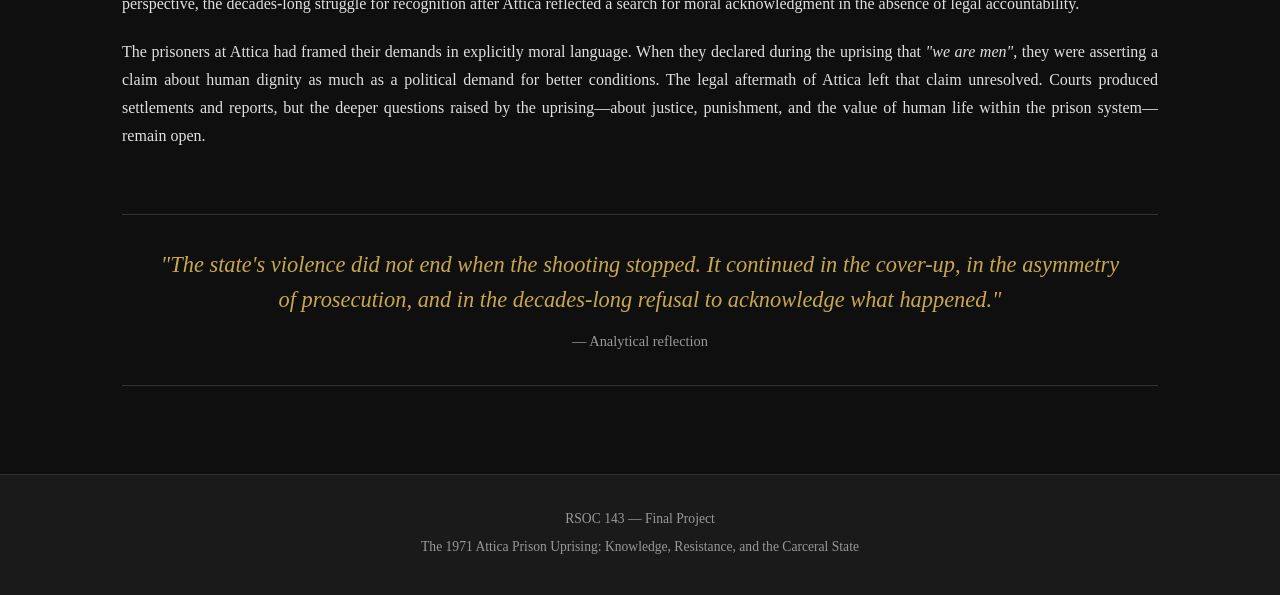
==== commit bca31674: "Smooth accordion, move image to biography, replace with video in race - main.js: JS-driven height an" ====
--- a/biography.html
+++ b/biography.html
@@ -10,7 +10,7 @@
 
   <nav>
     <div class="nav-inner">
-      <a href="index.html" class="site-title">Attica</a>
+      <a href="index.html" class="site-title">Attica 1971</a>
       <button class="hamburger" onclick="document.querySelector('.nav-links').classList.toggle('open')" aria-label="Toggle navigation">
         <span></span><span></span><span></span>
       </button>
@@ -168,12 +168,12 @@
     </section>
 
     <section class="section">
-      <h2>The Manifesto</h2>
-      <p>
-        On September 11, the formal list of 28 demands for Commissioner Russell Oswald was published.
-        The demands ranged from immediate material conditions (e.g. food, medical care, sanitation)
+      <h2>The 28 Demands</h2>
+      <p>
+        On September 11, prisoners presented a formal manifesto to Commissioner Russell Oswald.
+        The demands ranged from immediate material conditions — food, medical care, sanitation —
         to structural claims about labor rights, legal representation, and racial equity.
-        Though Oswald accepted most, the breaking point of negotations was demand 28: amnesty.
+        Oswald accepted most. The sticking point was amnesty.
       </p>
       <details class="demands-accordion">
         <summary class="demands-summary">
@@ -250,6 +250,15 @@
       </p>
     </section>
 
+    <section class="section media-section">
+      <figure class="page-media">
+        <img src="image1.png" alt="Inmates suspected of being leaders in the riot.">
+        <figcaption>
+          Inmates suspected of being leaders in the uprising, photographed by state authorities in the aftermath of the September 13 assault.
+        </figcaption>
+      </figure>
+    </section>
+
     <section class="section">
       <h2>Aftermath: Legal, Political, and Moral Reckoning</h2>
     
--- a/styles.css
+++ b/styles.css
@@ -422,6 +422,24 @@
   border-radius: 6px;
   padding: 1.5rem;
   text-align: center;
+  opacity: 0;
+  transform: translateY(14px);
+  transition: opacity 0.55s ease, transform 0.55s ease;
+}
+
+.stat-box.stat-visible {
+  opacity: 1;
+  transform: translateY(0);
+}
+
+@keyframes stat-land {
+  0%   { color: var(--color-accent); }
+  35%  { color: #fff; }
+  100% { color: var(--color-accent); }
+}
+
+.stat-box.stat-done .stat-number {
+  animation: stat-land 0.45s ease forwards;
 }
 
 .stat-box .stat-number {
@@ -643,8 +661,15 @@
 }
 
 .demands-list li.demand-key {
-  padding-left: 0.75rem;
-  border-left: 2px solid var(--color-accent);
+  background: rgba(201, 168, 76, 0.07);
+  border-radius: 3px;
+  padding-left: 0.4rem;
+  padding-right: 0.4rem;
+  margin: 0 -0.4rem;
+}
+
+.demands-list li.demand-key::marker {
+  color: var(--color-accent);
 }
 
 /* ===== Progress Bar ===== */
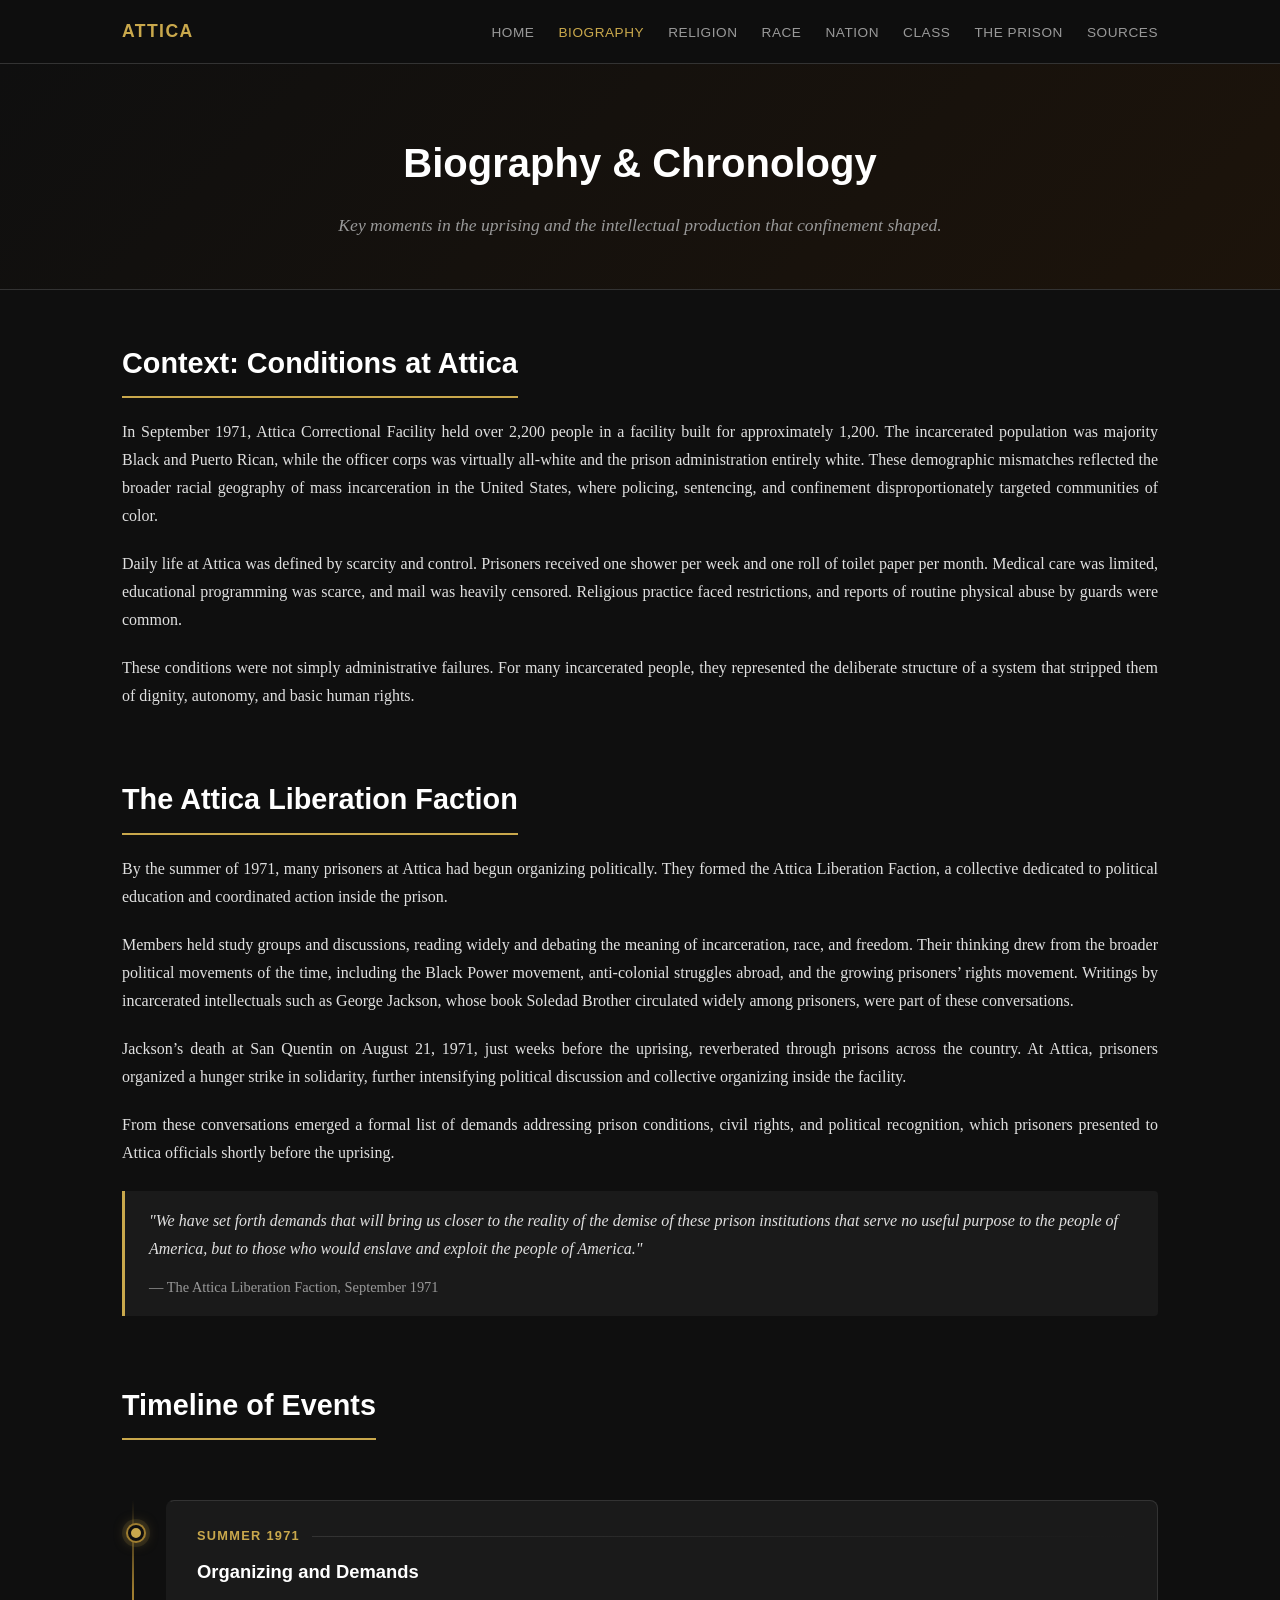
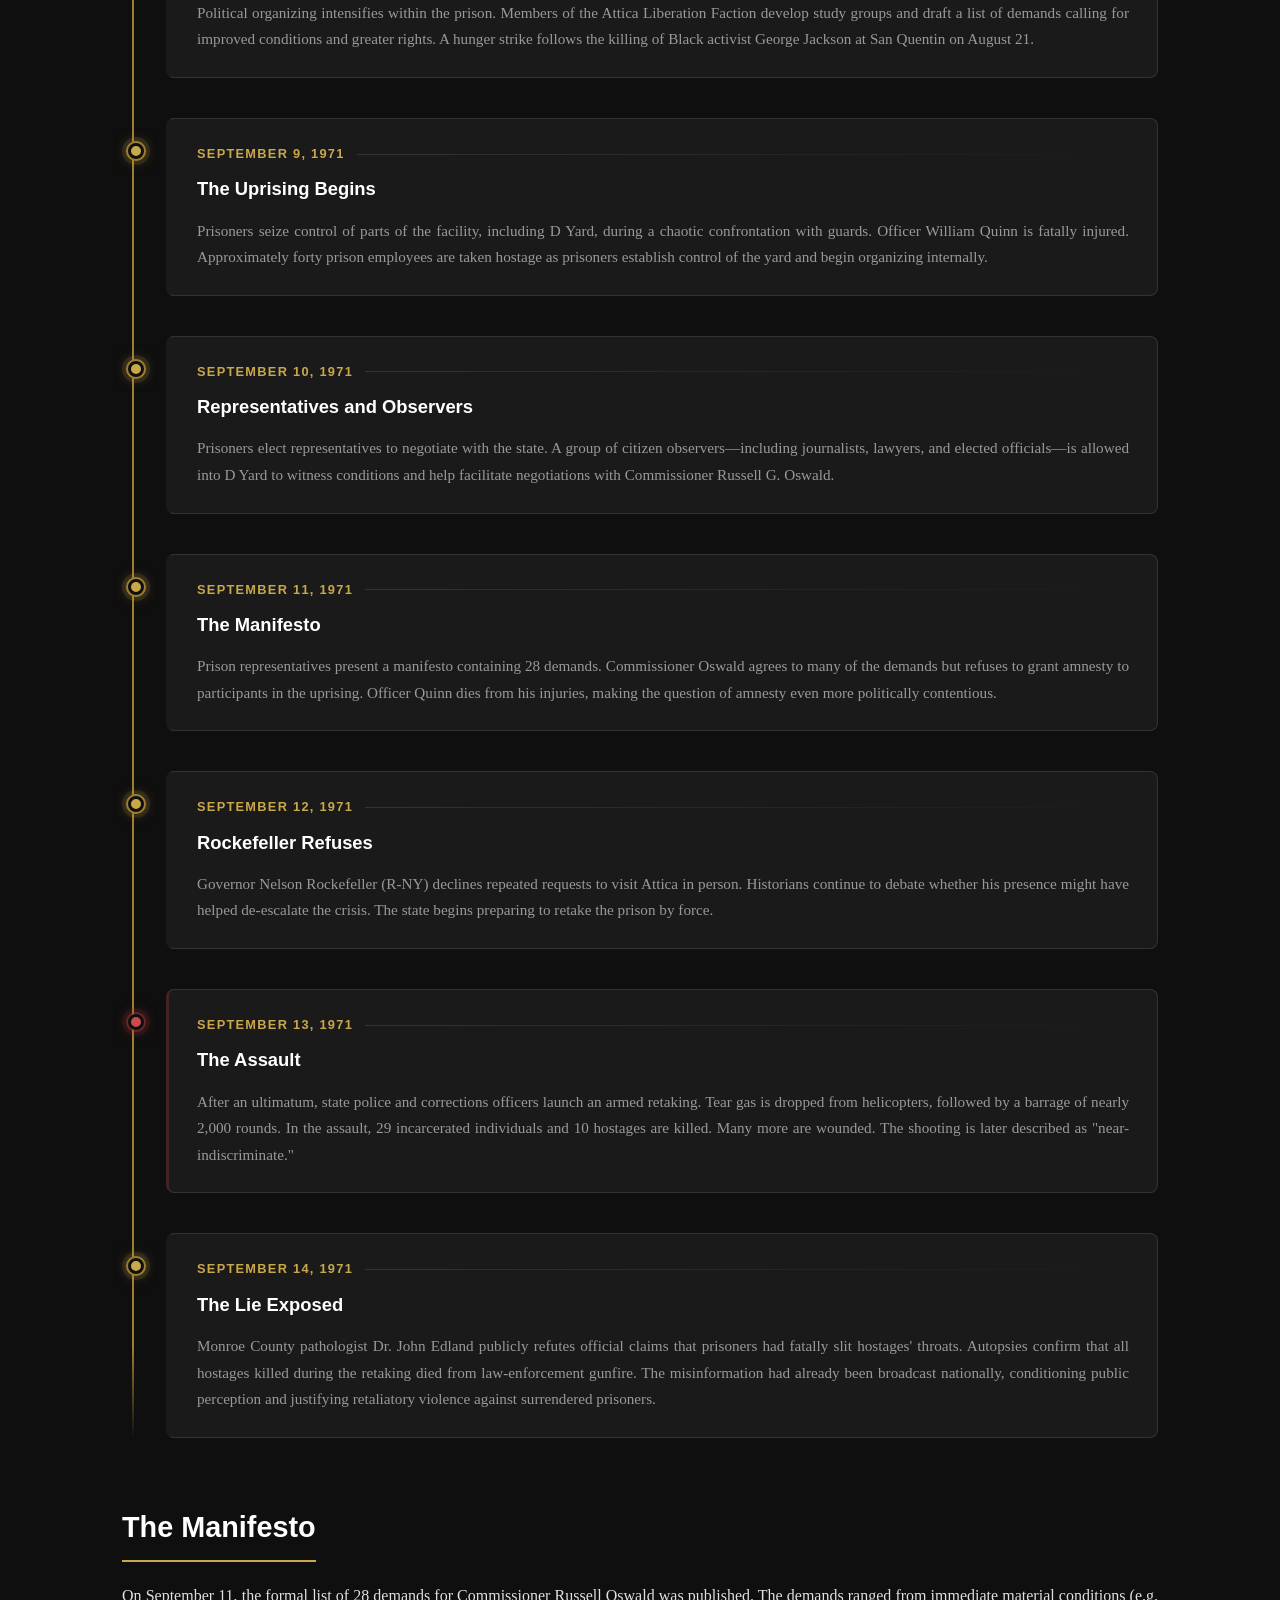
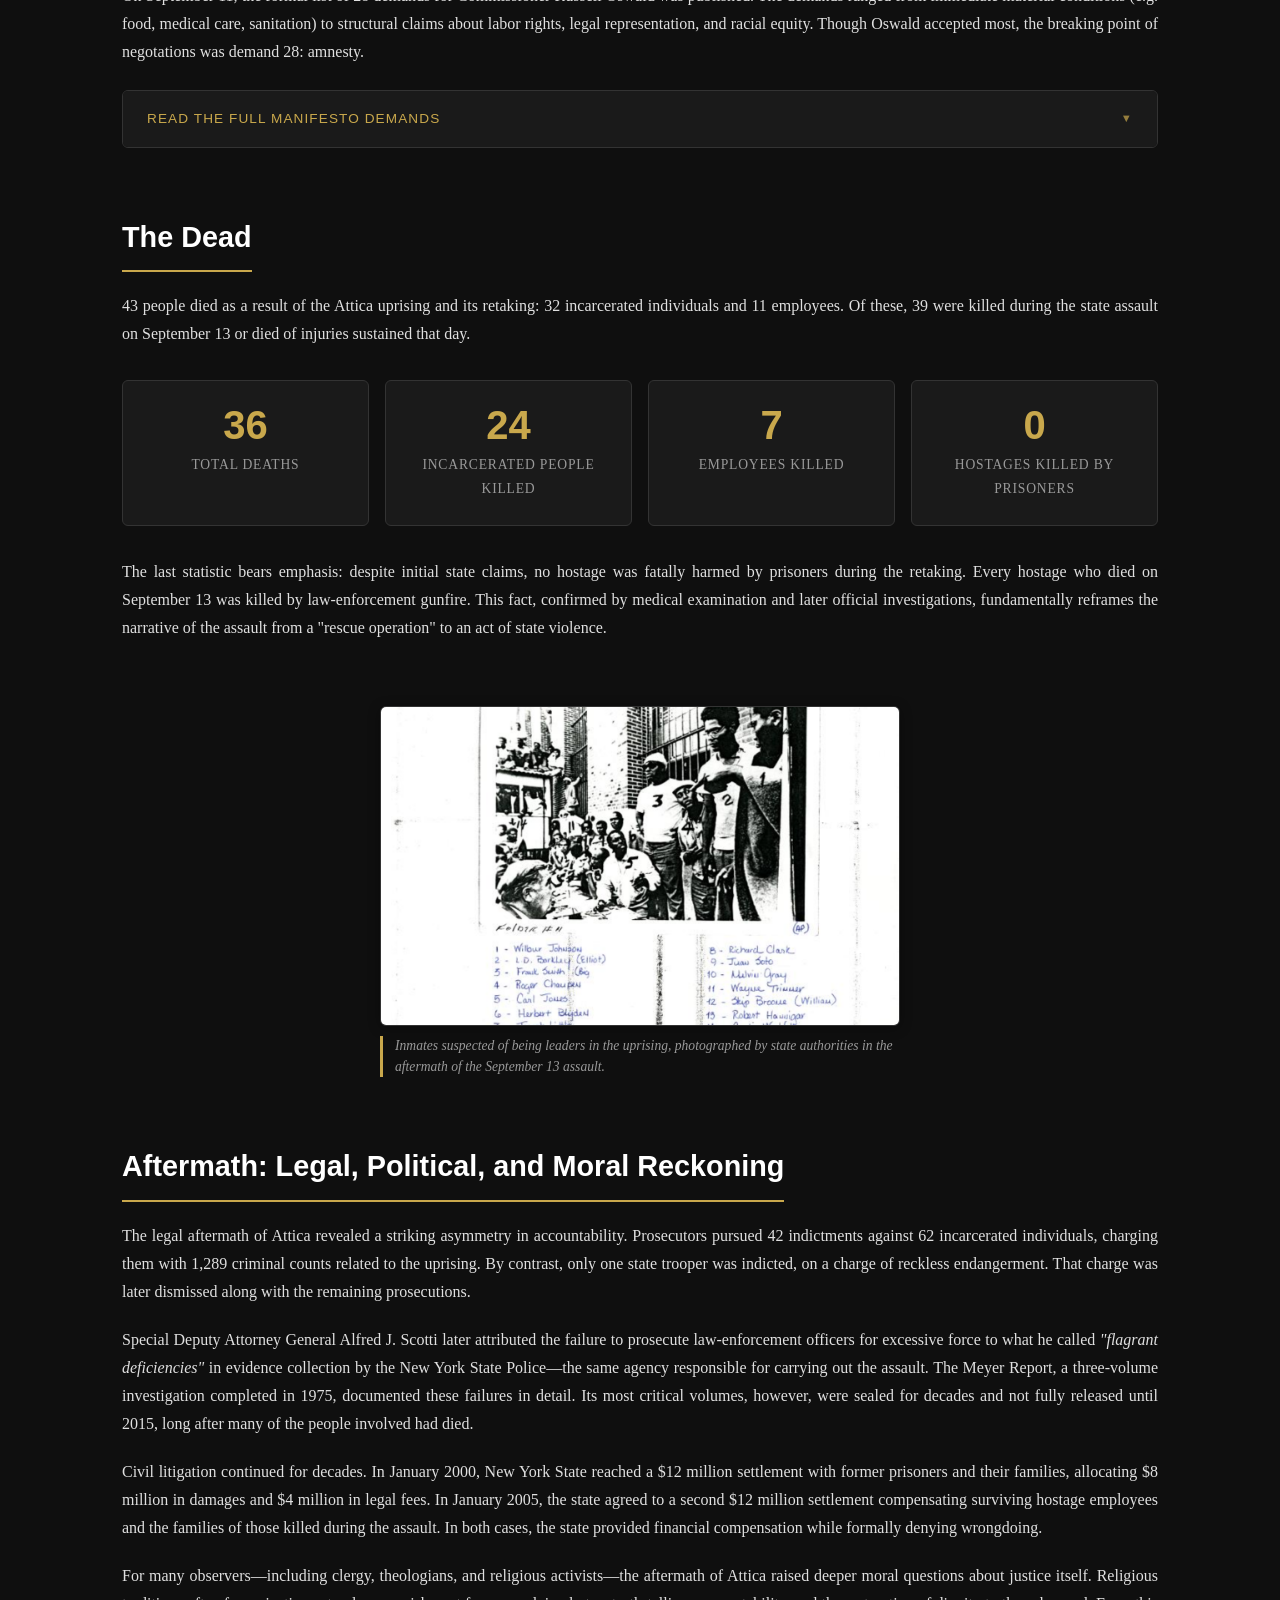
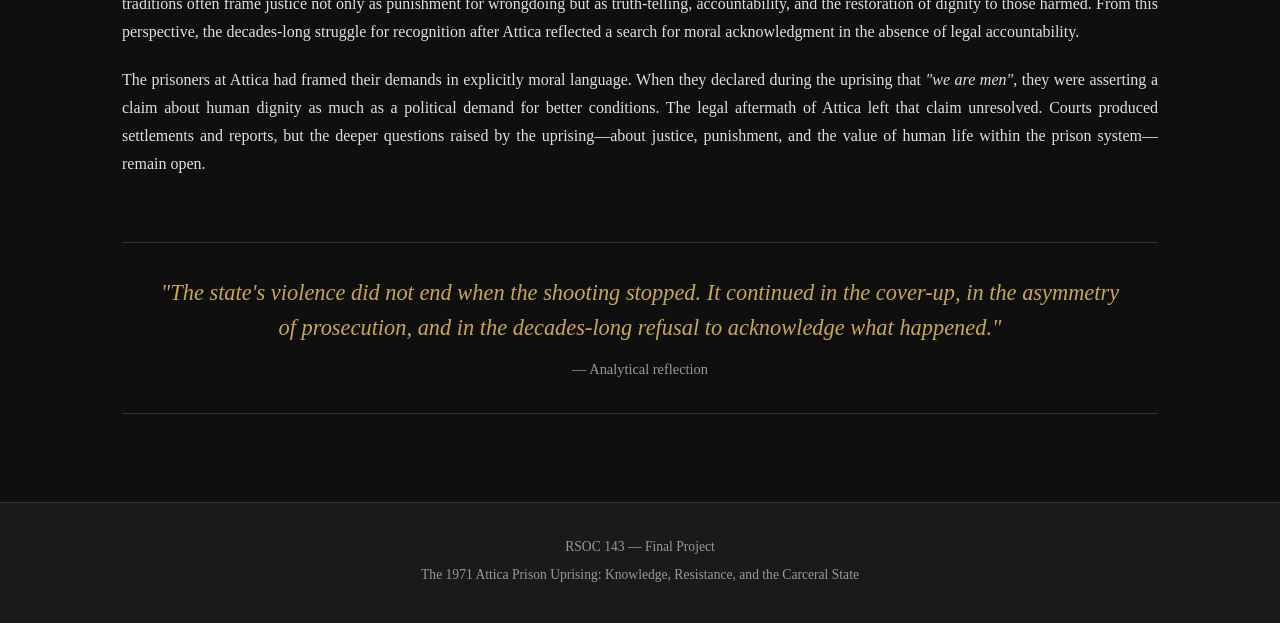
==== commit 2c544bf6: "Merge pull request #16 from aarush-malik/claude/standardize-image-sizes-BKryV Smooth accordion, move" ====
--- a/biography.html
+++ b/biography.html
@@ -10,7 +10,7 @@
 
   <nav>
     <div class="nav-inner">
-      <a href="index.html" class="site-title">Attica 1971</a>
+      <a href="index.html" class="site-title">Attica</a>
       <button class="hamburger" onclick="document.querySelector('.nav-links').classList.toggle('open')" aria-label="Toggle navigation">
         <span></span><span></span><span></span>
       </button>
@@ -168,12 +168,12 @@
     </section>
 
     <section class="section">
-      <h2>The 28 Demands</h2>
-      <p>
-        On September 11, prisoners presented a formal manifesto to Commissioner Russell Oswald.
-        The demands ranged from immediate material conditions — food, medical care, sanitation —
+      <h2>The Manifesto</h2>
+      <p>
+        On September 11, the formal list of 28 demands for Commissioner Russell Oswald was published.
+        The demands ranged from immediate material conditions (e.g. food, medical care, sanitation)
         to structural claims about labor rights, legal representation, and racial equity.
-        Oswald accepted most. The sticking point was amnesty.
+        Though Oswald accepted most, the breaking point of negotations was demand 28: amnesty.
       </p>
       <details class="demands-accordion">
         <summary class="demands-summary">
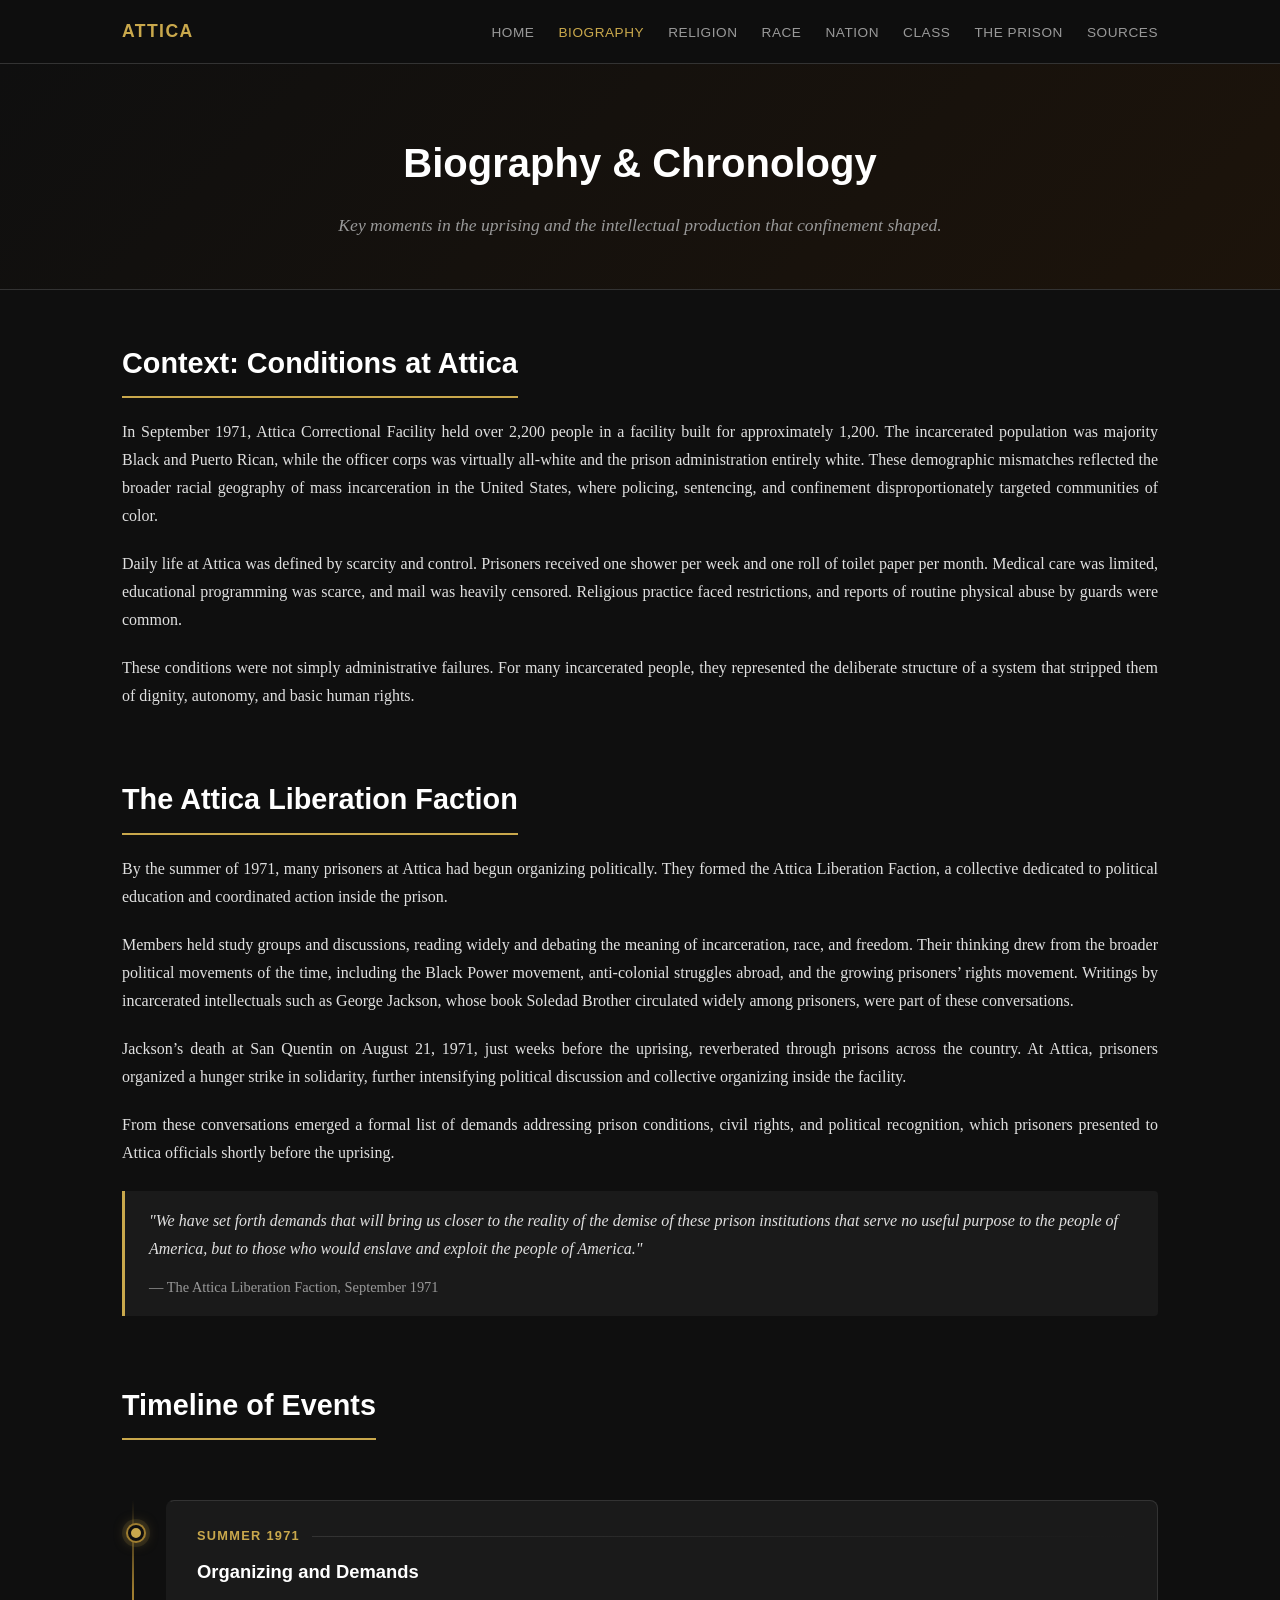
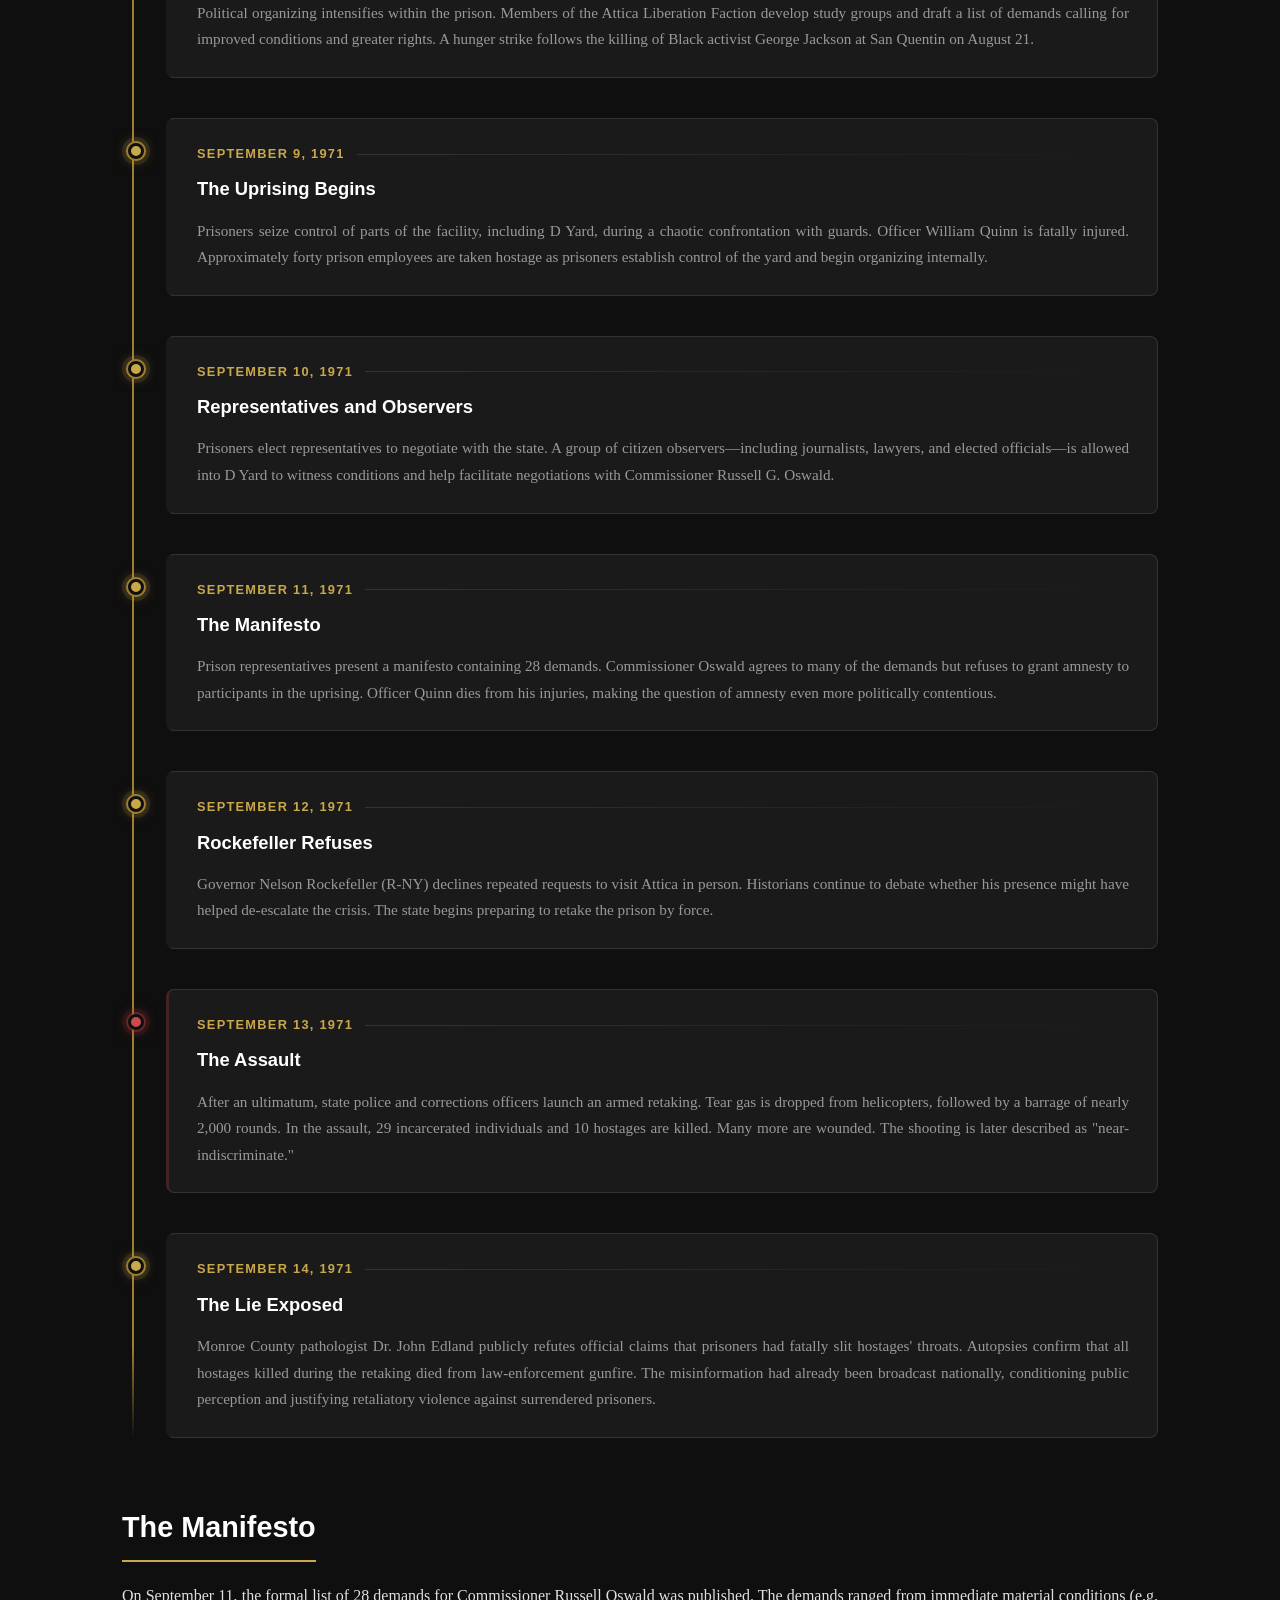
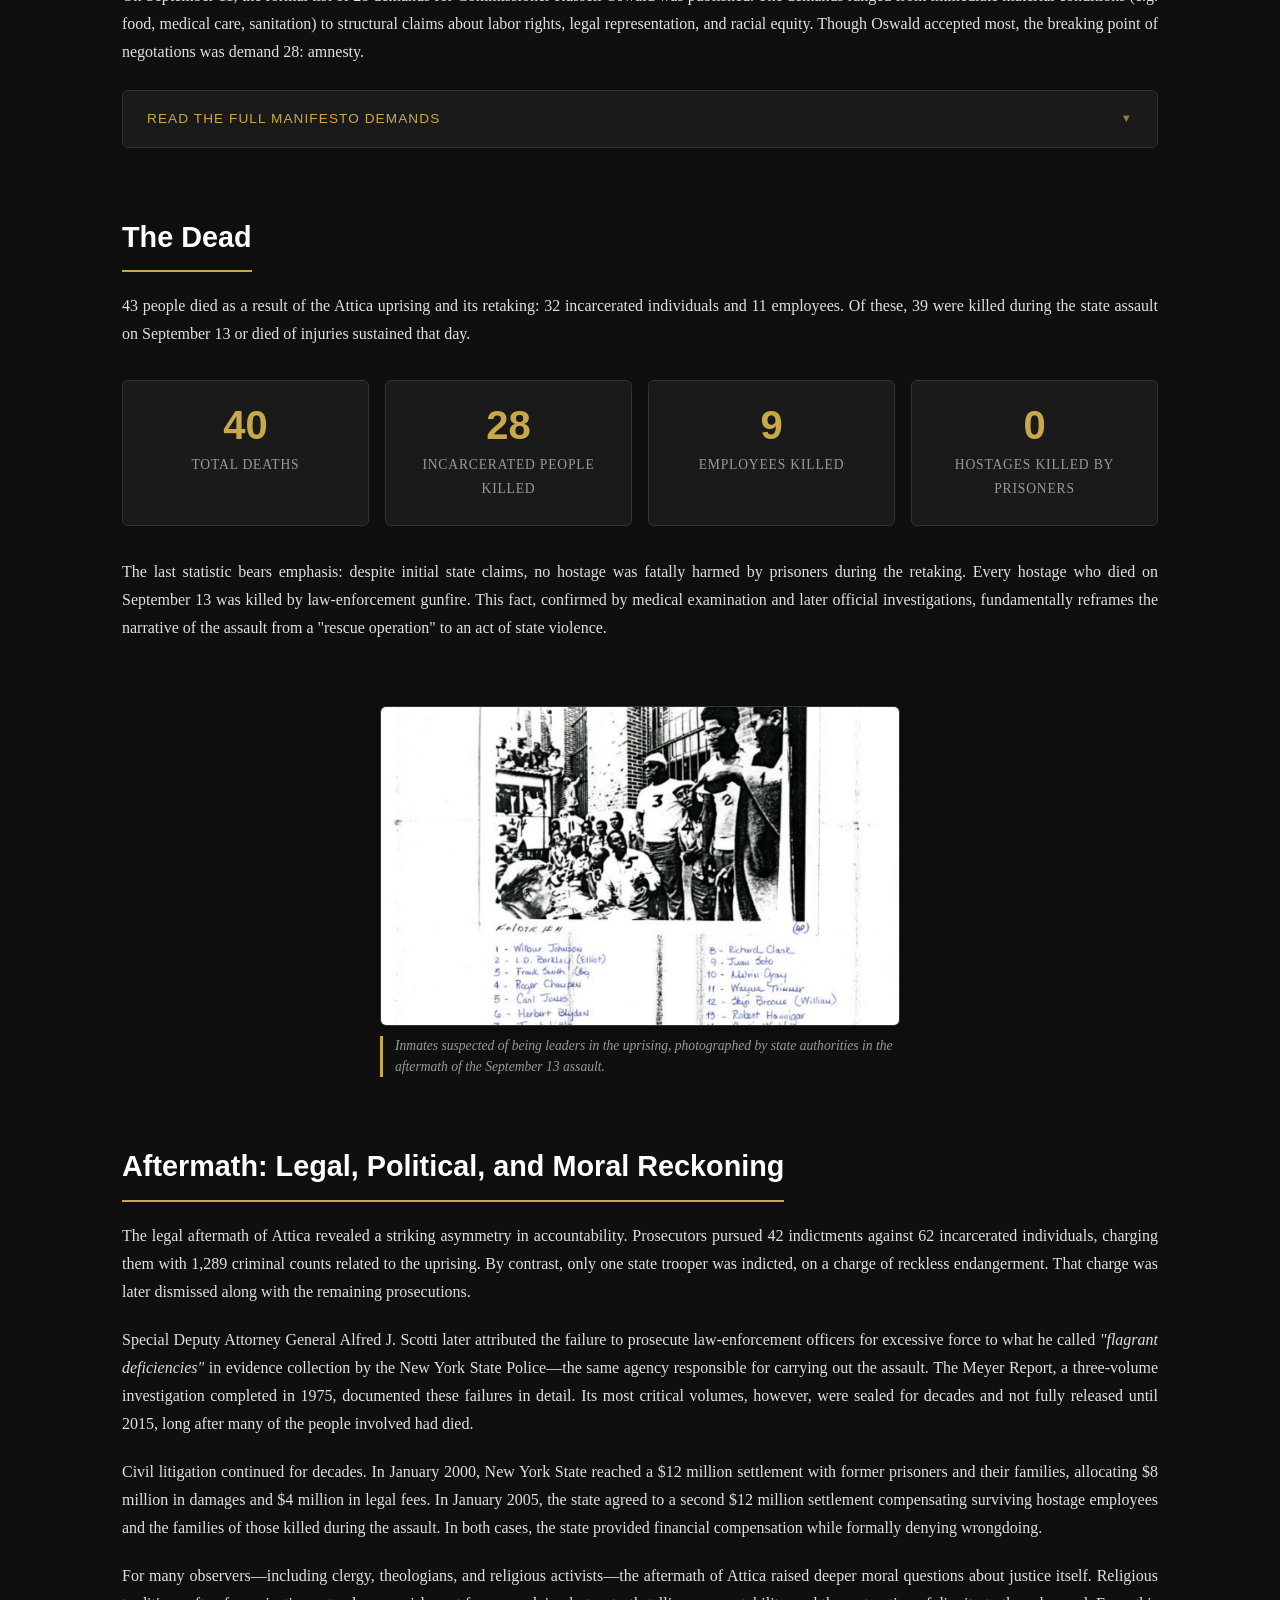
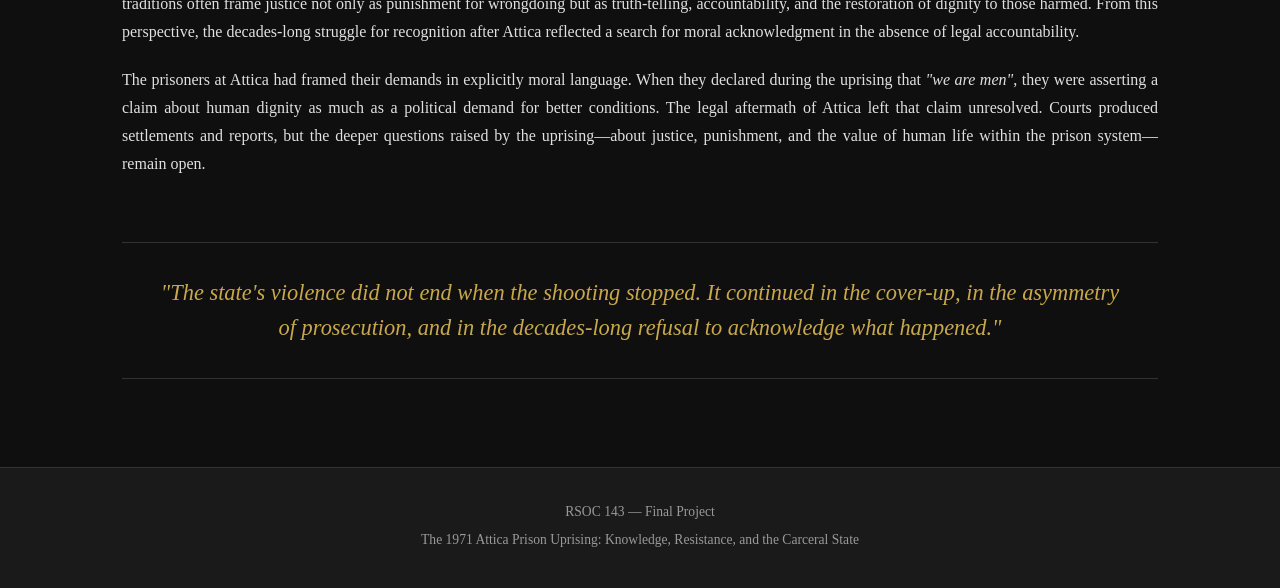
==== commit 01b039b4: "Update biography.html" ====
--- a/biography.html
+++ b/biography.html
@@ -317,7 +317,6 @@
       "The state's violence did not end when the shooting stopped. It continued
       in the cover-up, in the asymmetry of prosecution, and in the decades-long
       refusal to acknowledge what happened."
-      <span class="attribution">&mdash; Analytical reflection</span>
     </div>
 
   </main>
